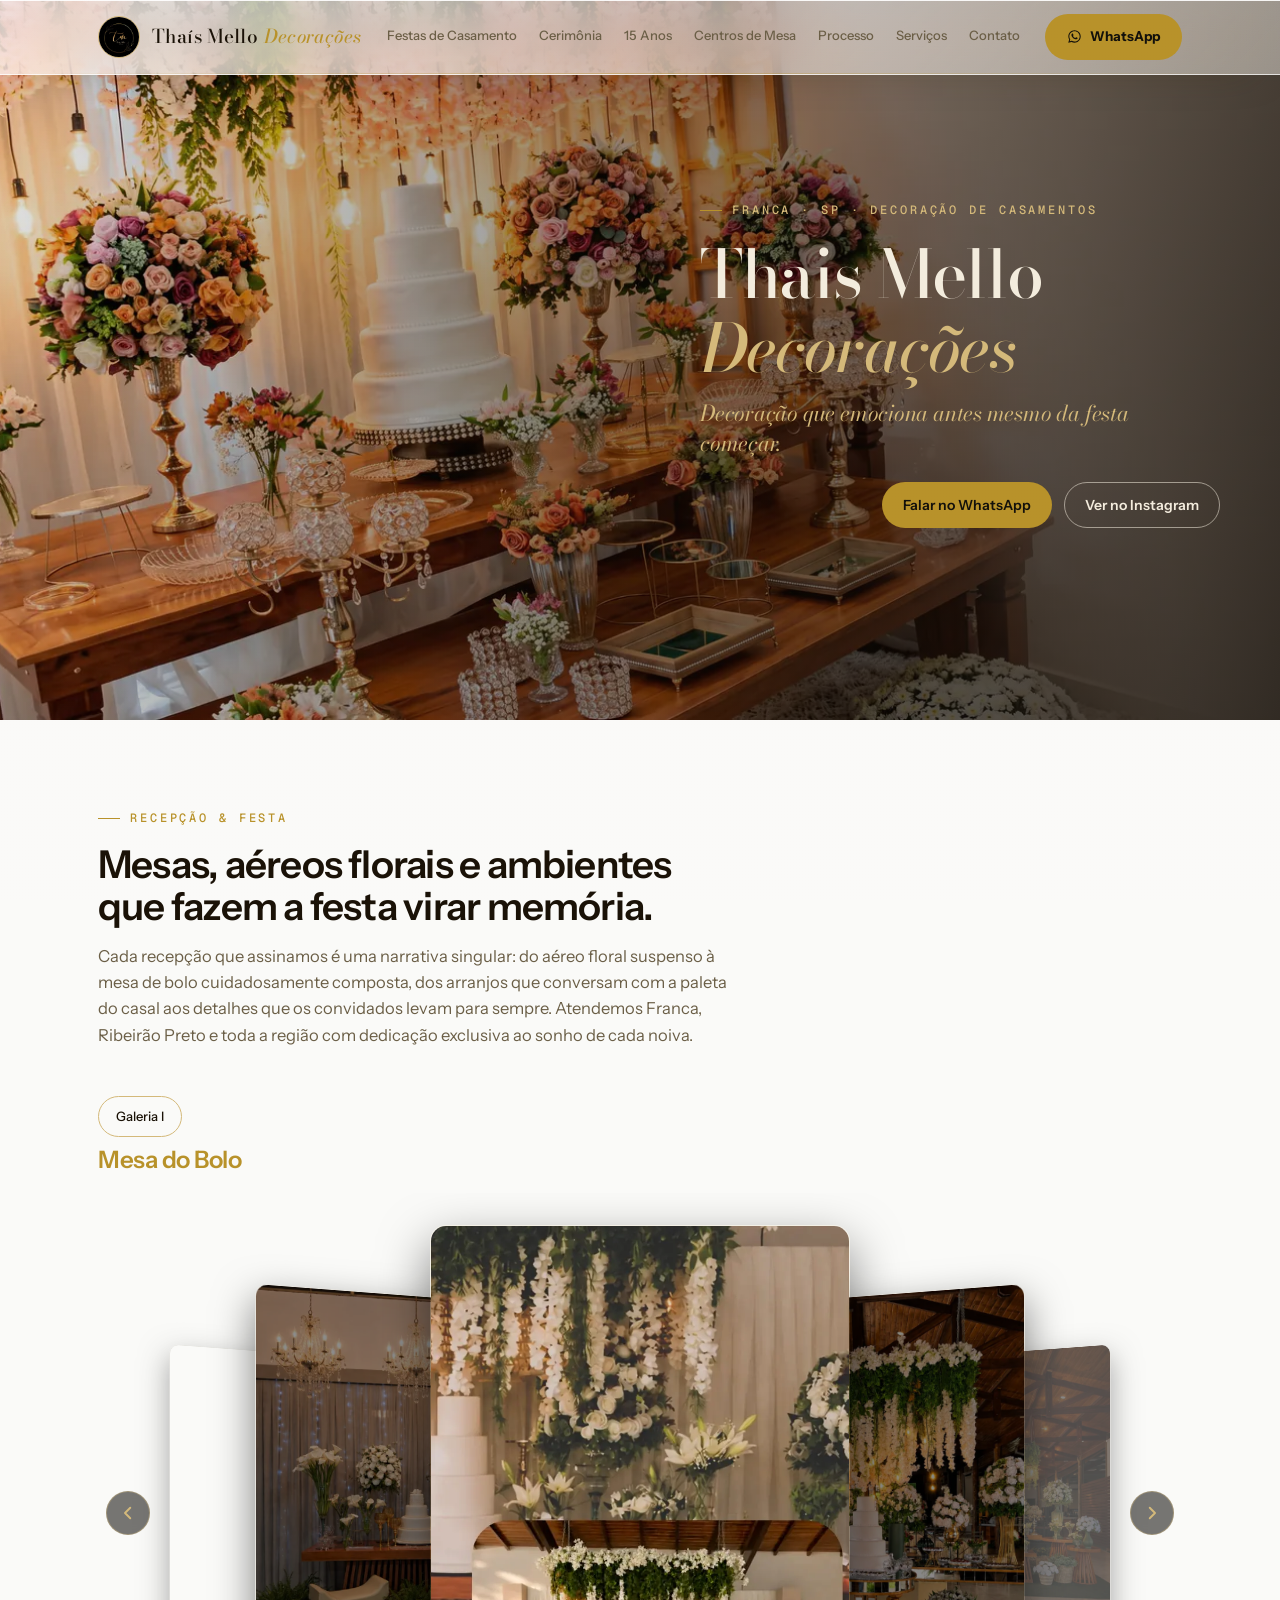
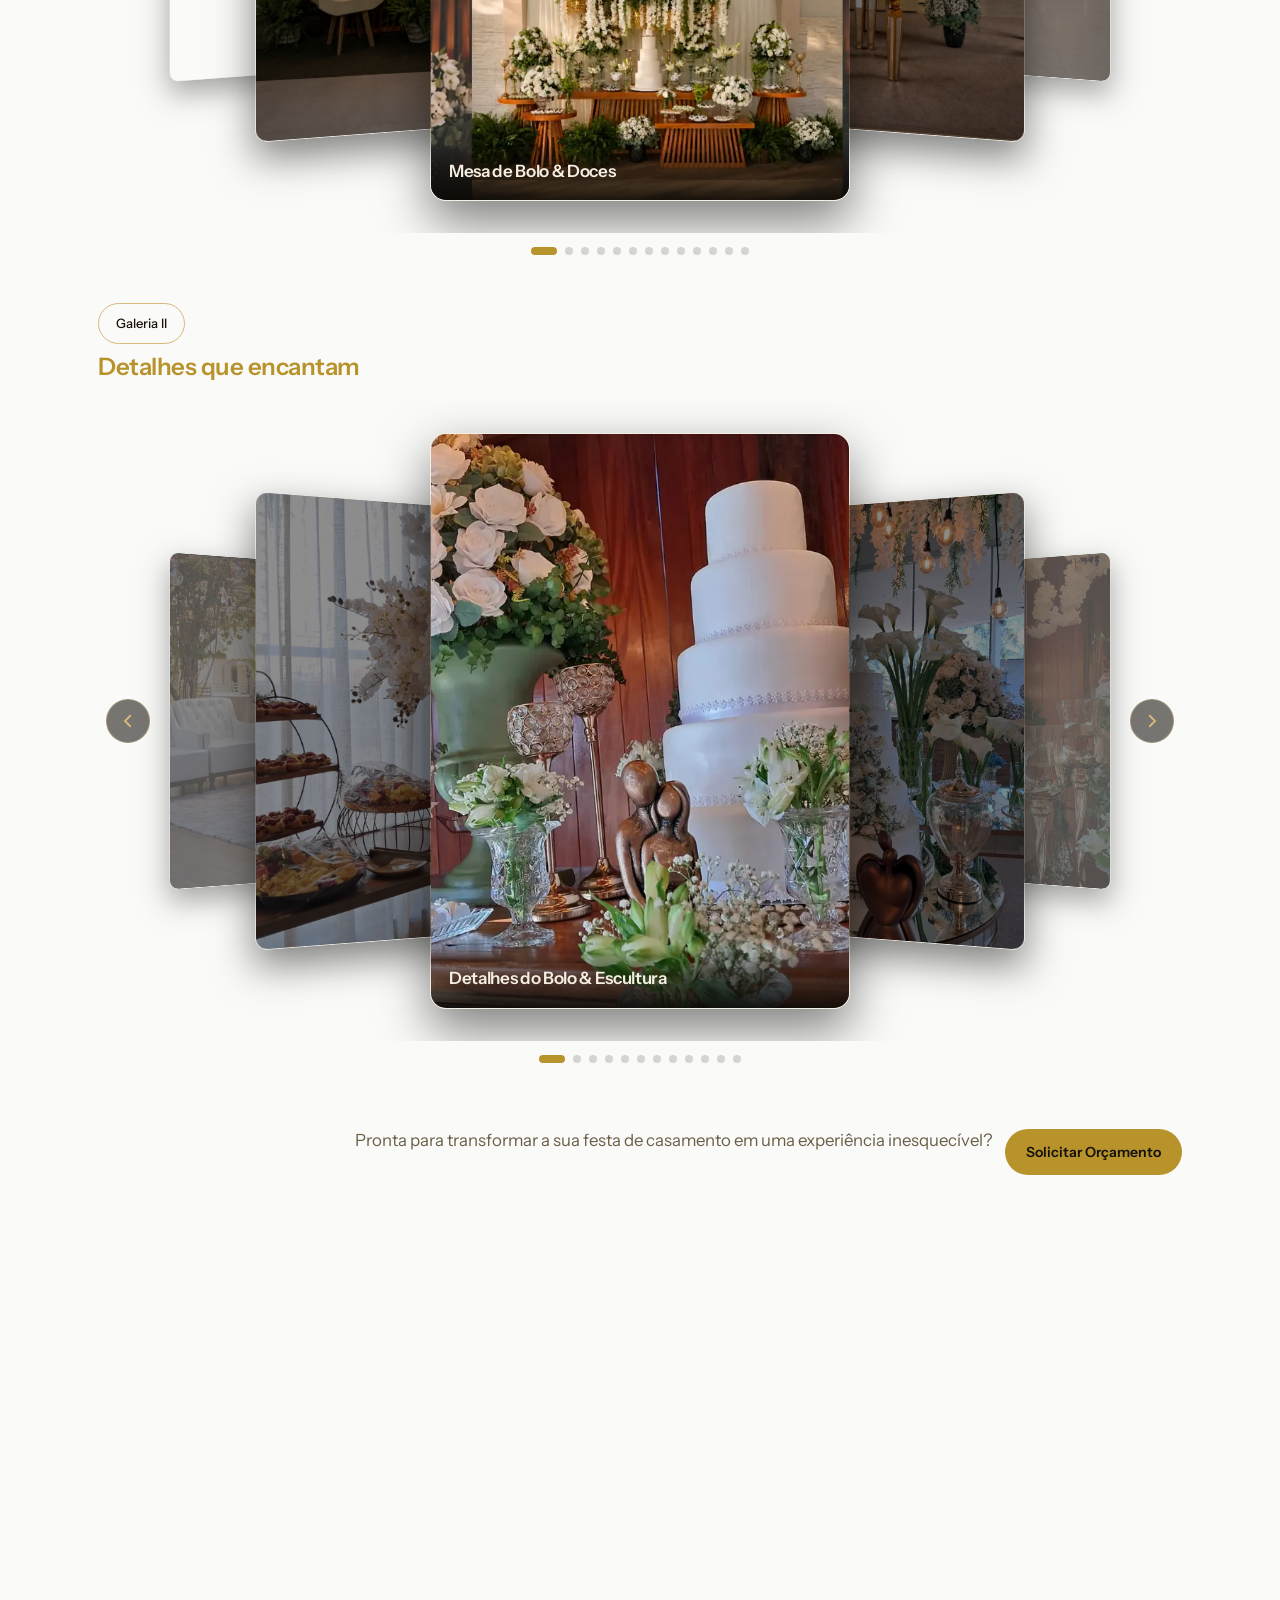
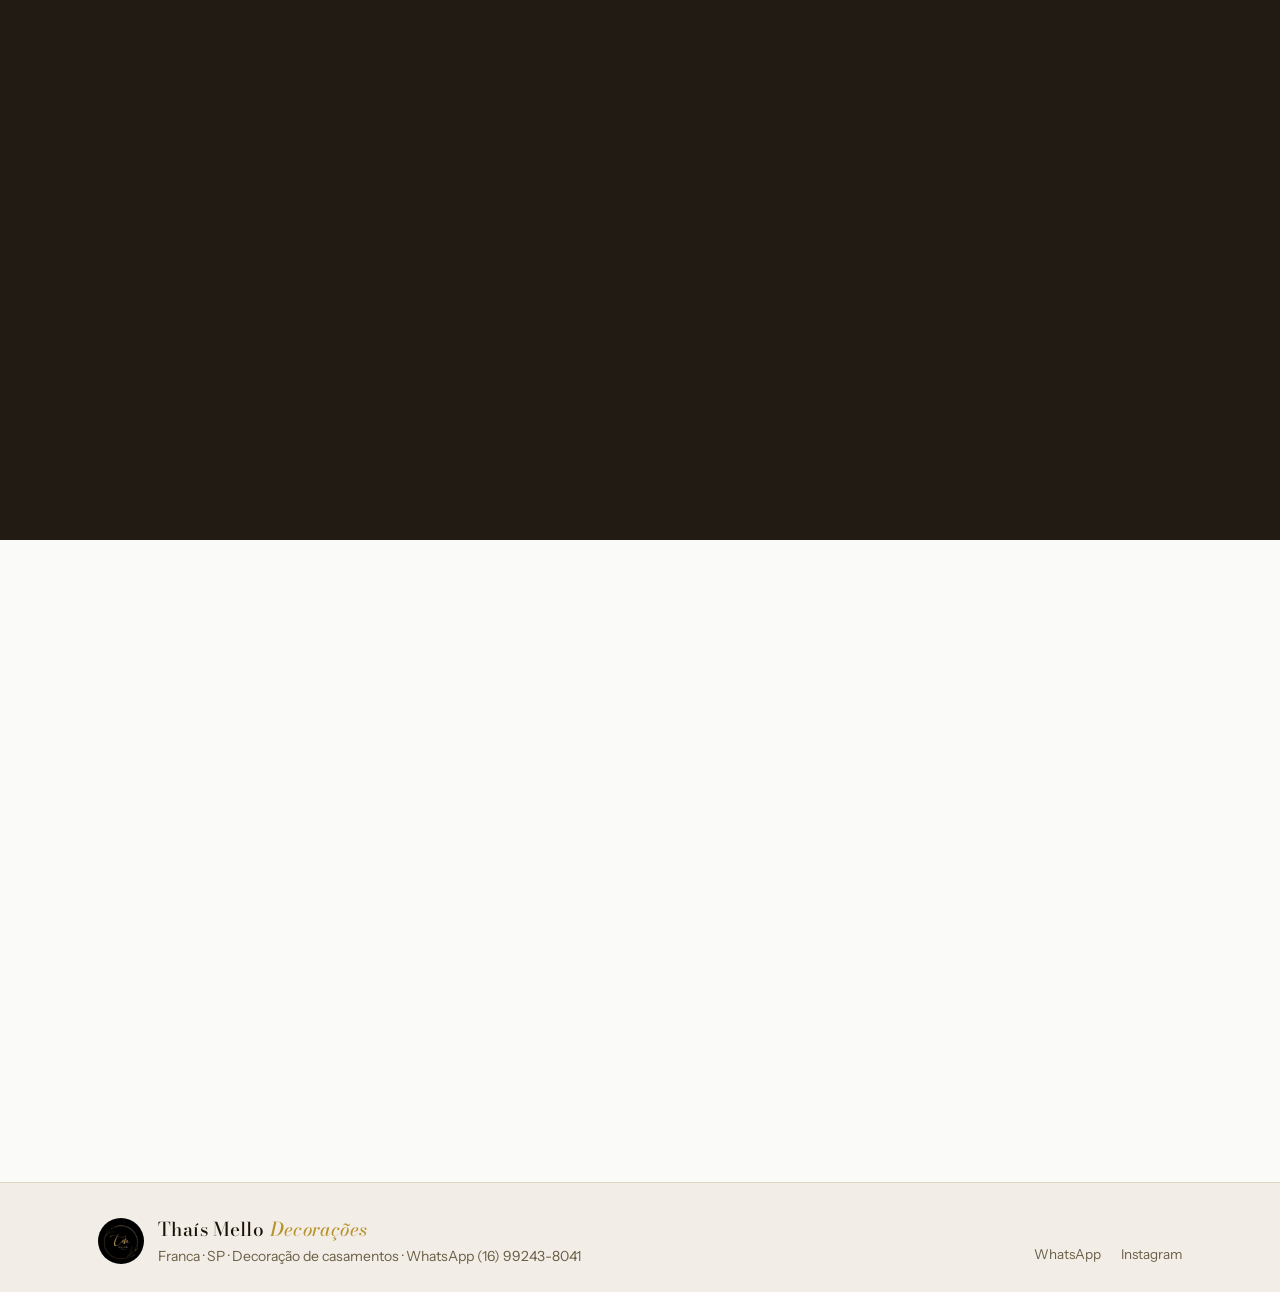
==== index.html @ aabbe207 "Corrige domínio oficial do site" ====
<!DOCTYPE html>
<html lang="pt-BR">
<head>
<meta charset="UTF-8">
<meta name="viewport" content="width=device-width, initial-scale=1.0">
<title>Thaís Mello Decorações | Decoração de Casamentos em Franca-SP</title>
<meta name="description" content="Decoração personalizada para casamentos, mini weddings, elopements, casamentos civis e festas de 15 anos em Franca-SP. Cerimônia, recepção e mesa de bolo e doces sob medida. Fale pelo WhatsApp.">
<meta name="robots" content="index, follow, max-image-preview:large, max-snippet:-1, max-video-preview:-1">
<link rel="canonical" href="https://thaismellodecoracoes.vercel.app/">
<link rel="preload" as="image" href="assets/optimized/hero-1280.webp" imagesrcset="assets/optimized/hero-768.webp 768w, assets/optimized/hero-1280.webp 1280w, assets/optimized/hero-1920.webp 1920w" imagesizes="100vw" fetchpriority="high">
<link rel="icon" type="image/jpeg" href="assets/logo-favicon.jpg">
<link rel="apple-touch-icon" href="assets/logo-favicon.jpg">

<meta property="og:type" content="website">
<meta property="og:site_name" content="Thaís Mello Decorações">
<meta property="og:title" content="Thaís Mello Decorações | Decoração de Casamentos em Franca-SP">
<meta property="og:description" content="Decoração personalizada para casamentos, mini weddings, elopements e festas de 15 anos em Franca-SP. Projeto sob medida, montagem no local e acompanhamento no grande dia.">
<meta property="og:url" content="https://thaismellodecoracoes.vercel.app/">
<meta property="og:image" content="https://thaismellodecoracoes.vercel.app/assets/hero-principal.jpeg">
<meta property="og:image:type" content="image/jpeg">
<meta property="og:image:width" content="2752">
<meta property="og:image:height" content="1536">
<meta property="og:image:alt" content="Decoração floral de casamento assinada por Thaís Mello Decorações em Franca-SP">
<meta property="og:locale" content="pt_BR">

<meta name="twitter:card" content="summary_large_image">
<meta name="twitter:title" content="Thaís Mello Decorações | Decoração de Casamentos em Franca-SP">
<meta name="twitter:description" content="Decoração personalizada para casamentos, mini weddings, elopements e festas de 15 anos em Franca-SP.">
<meta name="twitter:image" content="https://thaismellodecoracoes.vercel.app/assets/hero-principal.jpeg">
<meta name="twitter:image:alt" content="Decoração floral de casamento assinada por Thaís Mello Decorações em Franca-SP">

<script type="application/ld+json">
{
  "@context": "https://schema.org",
  "@type": "ProfessionalService",
  "additionalType": "Decoradora de eventos",
  "name": "Thaís Mello Decorações",
  "description": "Decoração personalizada de casamentos, mini weddings, elopements, casamentos civis e festas de 15 anos em Franca-SP. Atendimento online de segunda a quinta-feira; atendimento presencial mediante agendamento.",
  "url": "https://thaismellodecoracoes.vercel.app/",
  "telephone": "+55-16-99243-8041",
  "image": "https://thaismellodecoracoes.vercel.app/assets/hero-principal.jpeg",
  "address": {
    "@type": "PostalAddress",
    "streetAddress": "Rua Pedro Pucci, 3536, Ângela Rosa",
    "addressLocality": "Franca",
    "addressRegion": "SP",
    "postalCode": "14403-649",
    "addressCountry": "BR"
  },
  "areaServed": "Franca-SP e região",
  "sameAs": [
    "https://www.instagram.com/thaismellodecoracoes"
  ]
}
</script>
<link rel="preconnect" href="https://fonts.googleapis.com">
<link rel="preconnect" href="https://fonts.gstatic.com" crossorigin>
<link rel="preload" href="https://fonts.googleapis.com/css2?family=Bodoni+Moda:ital,opsz,wght@0,6..96,400;0,6..96,500;0,6..96,600;1,6..96,500&family=Instrument+Sans:wght@400;500;600&family=Geist+Mono:wght@400;500&display=swap" as="style" onload="this.onload=null;this.rel='stylesheet'">
<noscript><link href="https://fonts.googleapis.com/css2?family=Bodoni+Moda:ital,opsz,wght@0,6..96,400;0,6..96,500;0,6..96,600;1,6..96,500&family=Instrument+Sans:wght@400;500;600&family=Geist+Mono:wght@400;500&display=swap" rel="stylesheet"></noscript>
<script>
  /* Analytics waits until the critical visual content has loaded. */
  (function(){
    var loaded = false;
    function loadAnalytics(){
      if(loaded) return;
      loaded = true;
      window.dataLayer = window.dataLayer || [];
      window.gtag = function(){ window.dataLayer.push(arguments); };
      window.gtag('js', new Date());
      window.gtag('config', 'G-RZ898T9LGT');
      var script = document.createElement('script');
      script.async = true;
      script.src = 'https://www.googletagmanager.com/gtag/js?id=G-RZ898T9LGT';
      document.head.appendChild(script);
    }
    ['pointerdown','touchstart','keydown'].forEach(function(eventName){
      window.addEventListener(eventName, loadAnalytics, { once:true, passive:true });
    });
    window.addEventListener('load', function(){ setTimeout(loadAnalytics, 3500); }, { once:true });
  })();
</script>
<style>
  :root{
    --bg:#FAFAF8;
    --bg-2:#F2EEE7;
    --ink:#1A1207;
    --ink-soft:#6B5F47;
    --gold:#B8922A;
    --gold-soft:#D4B97A;
    --gold-bright:#9A7520;
    --line:#DED5C2;
    --radius:20px;
    --shadow-md:0px 18px 40px -18px rgba(90,60,10,.18);
  }
  *{box-sizing:border-box; margin:0; padding:0;}
  html{scroll-behavior:smooth;}
  body{
    background:var(--bg);
    color:var(--ink);
    font-family:'Instrument Sans', sans-serif;
    font-size:17px;
    line-height:1.6;
    text-align:left;
    -webkit-font-smoothing:antialiased;
    overflow-x:hidden;
  }
  h1{ font-family:'Bodoni Moda', serif; font-weight:500; letter-spacing:-0.01em; line-height:1.1; }
h2,h3{ font-family:'Instrument Sans', sans-serif; font-weight:600; letter-spacing:-0.02em; line-height:1.1; color: var(--ink); }
  .mono{font-family:'Geist Mono', monospace;}
  .eyebrow{
    font-family:'Geist Mono', monospace;
    font-size:12px;
    font-weight:500;
    letter-spacing:.24em;
    text-transform:uppercase;
    color:var(--gold);
    display:inline-flex;
    align-items:center;
    gap:10px;
  }
  .eyebrow::before{
    content:'';
    width:22px; height:1px;
    background:var(--gold);
    display:inline-block;
  }
  a{color:inherit; text-decoration:none;}
  img{max-width:100%; display:block;}
  .wrap{ max-width:1140px; margin:0 auto; padding:0 28px; }
  ::selection{ background:var(--gold); color:#FAFAF8; }
  .btn:focus-visible, .nav-cta:focus-visible, .nav-links a:focus-visible, .foot-links a:focus-visible{
    outline:2px solid var(--gold-bright); outline-offset:3px; border-radius:8px;
  }

  body::before{
    content:'';
    position:fixed; inset:0;
    pointer-events:none;
    z-index:2000;
    opacity:.045;
    background-image:radial-gradient(circle, #C9A24C33 1px, transparent 1px);
    background-size:3px 3px;
  }

  /* ===== NAV ===== */
  header{
    position:fixed;
    inset:0 0 auto;
    z-index:100;
    background:linear-gradient(135deg,rgba(255,255,255,.72),rgba(242,238,231,.48));
    border-bottom:1px solid rgba(255,255,255,.72);
    box-shadow:0 16px 42px -30px rgba(55,38,10,.55),inset 0 1px 0 rgba(255,255,255,.9);
    -webkit-backdrop-filter:blur(20px) saturate(145%);
    backdrop-filter:blur(20px) saturate(145%);
  }
  header::after{
    content:"";
    position:absolute;
    inset:auto 0 0;
    height:1px;
    pointer-events:none;
    background:linear-gradient(90deg,transparent,rgba(184,146,42,.38),transparent);
  }
  nav{
    display:flex; align-items:center; justify-content:space-between;
    padding:14px 28px;
    max-width:1140px; margin:0 auto;
    gap:20px;
  }
  .brand{ display:flex; align-items:center; gap:12px; flex-shrink:0; }
  .brand img{ width:42px; height:42px; border-radius:50%; border:1.5px solid var(--gold-soft); object-fit:cover; mix-blend-mode:multiply; }
  .logo{
    font-family:'Bodoni Moda', serif;
    font-weight:500;
    font-size:19px;
    letter-spacing:.02em;
    color:var(--ink);
    white-space:nowrap;
  }
  .logo em{ font-style:italic; color:var(--gold); }
  .nav-links{ display:flex; gap:22px; font-size:13px; font-weight:500; flex-wrap:wrap; }
  .nav-links a{ position:relative; color:var(--ink-soft); transition:color .2s; white-space:nowrap; padding-bottom:2px; }
  .nav-links a::after{
    content:''; position:absolute; left:0; right:100%; bottom:-2px; height:1px; background:var(--gold);
    transition:right .3s cubic-bezier(0.16,1,0.3,1);
  }
  .nav-links a:hover{ color:var(--gold); }
  .nav-links a:hover::after{ right:0; }
  .nav-cta{
    background:var(--gold);
    color:#12100B;
    padding:12px 22px;
    border-radius:100px;
    font-size:13.5px;
    font-weight:700;
    white-space:nowrap;
    display:inline-flex; align-items:center; gap:8px;
    transition:transform .18s cubic-bezier(0.16,1,0.3,1), background .18s ease, box-shadow .25s ease;
    flex-shrink:0;
  }
  .nav-cta:hover{ transform:translateY(-2px); background:var(--gold-bright); box-shadow:0 12px 26px -14px rgba(90,60,10,.5); }
  .nav-cta:active{ transform:translateY(0) scale(.96); transition-duration:.1s; }
  @media (max-width:1000px){ .nav-links{ display:none; } }

  /* ===== HERO (16:9 full-bleed) ===== */
  .hero{
    position:relative;
    aspect-ratio:16/9;
    min-height:520px;
    max-height:100svh;
    width:100%;
    display:flex;
    align-items:center;
    justify-content:flex-end;
    overflow:hidden;
  }

  .hero-bg{
    position:absolute;
    inset:0;
    z-index:0;}

  .hero-bg img{
    width:100%;
    height:100%;
    object-fit:cover;
    object-position:center 46%;
    display:block;}

  .hero-overlay{
    position:absolute;
    inset:0;
    background:linear-gradient(
      105deg,
      rgba(12,9,4,.10) 0%,
      rgba(12,9,4,.48) 52%,
      rgba(12,9,4,.84) 100%
    );}

  .hero-content {
    position: relative;
    z-index: 1;
    padding: clamp(32px, 6vw, 72px) clamp(24px, 5vw, 60px);
    margin: 0 0 0 auto;
    max-width: min(640px, 90%);
    text-align: left;
  }

  @keyframes heroRise{
    from{ opacity:0; transform:translateY(22px); }
    to{ opacity:1; transform:translateY(0); }
  }
  .hero-content > *{ opacity:0; animation:heroRise .8s cubic-bezier(0.16,1,0.3,1) forwards; }
  .hero-content > .eyebrow{ animation-delay:.1s; }
  .hero-content > h1{ animation-delay:.24s; }
  .hero-content > .hero-tagline{ animation-delay:.42s; }
  .hero-content > .cta-row{ animation-delay:.58s; }
  @media (prefers-reduced-motion:reduce){
    .hero-content > *{ animation:none; opacity:1; transform:none; }
  }

  .hero-content .eyebrow{
    color:var(--gold-soft);
    margin-bottom:18px;}

  .hero h1{
    font-size:clamp(1.7rem, 3.8vw, 3.6rem);
    margin:0 0 20px;
    color:#F3ECDD;
    line-height:1.1;
    letter-spacing:-0.02em;}

  .hero h1 em{ font-style:italic; color:var(--gold-soft);}

  .hero h1.hero-brand{
    font-size:clamp(2.4rem, 5.2vw, 4.8rem);
    margin:0 0 14px;}

  .hero p.hero-tagline{
    font-family:'Bodoni Moda', serif;
    font-style:italic;
    font-size:clamp(1rem, 1.7vw, 1.4rem);
    color:var(--gold-soft);
    max-width:38ch;
    margin:0 0 22px;
    line-height:1.4;
    letter-spacing:-0.01em;}
  .cta-row{
    display:flex;
    align-items:center;
    justify-content:flex-end;
    flex-wrap:wrap;
    gap:12px;
  }
  .btn{
    min-height:46px;
    display:inline-flex;
    align-items:center;
    justify-content:center;
    padding:12px 20px;
    border:1px solid transparent;
    border-radius:100px;
    font-size:14px;
    font-weight:600;
    line-height:1;
    transition:transform .18s cubic-bezier(0.16,1,0.3,1), background .18s ease, border-color .18s ease, box-shadow .25s ease;
  }
  .btn:hover{ transform:translateY(-2px); }
  .btn:active{ transform:translateY(0) scale(.97); transition-duration:.1s; }
  .btn-primary{ background:var(--gold); color:#12100B; }
  .btn-primary:hover{ background:var(--gold-bright); box-shadow:0 14px 30px -16px rgba(90,60,10,.55); }
  .btn-ghost{ border-color:rgba(243,236,221,.55); color:#F3ECDD; }
  .btn-ghost:hover{ border-color:#F3ECDD; }
  .btn svg{ display:none; }

  @media (max-width:680px){
    .hero{ aspect-ratio:unset; min-height:540px; }
    .hero-content{ max-width:100%; padding:80px 20px 40px; margin-left:auto; margin-right:0; }
    .hero-overlay{ background:linear-gradient(90deg, rgba(12,9,4,.72), rgba(12,9,4,.54)); }
    .hero h1{ font-size:clamp(1.8rem,6.5vw,2.4rem); }
  }

  /* ===== SECTIONS ===== */
  section{ padding:80px 0; }
  .sec-head{ max-width:640px; margin-bottom:48px; }
  .sec-head h2{ font-size:clamp(1.8rem,3vw,2.5rem); margin-top:16px; color:var(--ink); }
  .sec-head p{ color:var(--ink-soft); margin-top:14px; font-size:16.5px; }

  /* GALLERY */
  .gallery{ display:grid; grid-template-columns:repeat(2, 1fr); gap:22px; }
  .gallery.cols-3{ grid-template-columns:repeat(3,1fr); }
  .gallery-item{
    border-radius:22px; overflow:hidden; border:1px solid var(--line);
    position:relative; aspect-ratio:4/5;
  }
  .gallery-item img{ width:100%; height:100%; object-fit:cover; display:block; }
  .gallery-item .cap{
    position:absolute; left:0; right:0; bottom:0;
    background:linear-gradient(0deg, rgba(20,16,8,.80), transparent 70%);
    padding:26px 22px 18px;
    font-size:13px;
    color:var(--ink-soft);
  }
  .gallery-item .cap b{ color:var(--gold-bright); display:block; font-family:'Bodoni Moda', serif; font-size:19px; font-weight:500; margin-bottom:4px; }
  .gallery-item .badge{
    position:absolute; top:16px; left:16px;
    background:rgba(20,16,8,.72);
    border:1px solid var(--gold-soft);
    color:var(--gold-bright);
    font-size:10.5px;
    font-weight:700;
    letter-spacing:.08em;
    text-transform:uppercase;
    padding:6px 12px;
    border-radius:100px;
  }
  @media (max-width:760px){ .gallery, .gallery.cols-3{ grid-template-columns:1fr; } }

  /* STEPS */
  .steps{
    display:grid; grid-template-columns:repeat(4,1fr);
    border-top:1px solid var(--line); border-bottom:1px solid var(--line);
  }
  .step{ padding:32px 22px; border-right:1px solid var(--line); }
  .step:last-child{ border-right:none; }
  .step-num{ font-family:'Bodoni Moda', serif; font-style:italic; font-size:26px; color:var(--gold); display:block; margin-bottom:14px; }
  .step h3{ font-family:'Instrument Sans'; font-weight:600; font-size:16.5px; margin-bottom:8px; color:var(--ink); }
  .step p{ font-size:14.5px; color:var(--ink-soft); }
  @media (max-width:860px){
    .steps{ grid-template-columns:1fr 1fr; }
    .step:nth-child(2){ border-right:none; }
    .step:nth-child(1), .step:nth-child(2){ border-bottom:1px solid var(--line); }
  }
  @media (max-width:520px){
    .steps{ grid-template-columns:1fr; }
    .step{ border-right:none !important; border-bottom:1px solid var(--line); }
  }

  
  .table-features{ display:grid; grid-template-columns:repeat(2,1fr); gap:22px; margin-top:28px; }
  @media (max-width:860px){ .table-features{ grid-template-columns:1fr; } }

  /* SERVICES */
  .services{ display:grid; grid-template-columns:repeat(2,1fr); gap:22px; }
  .card{
    background:var(--bg-2);
    border:1px solid var(--line);
    border-radius:var(--radius);
    padding:34px 28px;
    transition:transform .3s cubic-bezier(0.16,1,0.3,1), border-color .3s ease, box-shadow .3s ease;
  }
  .card:hover{ transform:translateY(-6px); border-color:var(--gold-soft); box-shadow:var(--shadow-md); }
  .card-mark{
    width:38px; height:38px;
    border:1.5px solid var(--gold);
    border-radius:50%;
    margin-bottom:22px;
    display:flex; align-items:center; justify-content:center;
    font-family:'Bodoni Moda', serif; font-style:italic; color:var(--gold); font-size:17px;
  }
  .card h3{ font-family:'Bodoni Moda', serif; font-size:22px; font-weight:500; margin-bottom:10px; color:var(--ink); }
  .card p{ color:var(--ink-soft); font-size:15px; }
  @media (max-width:760px){ .services{ grid-template-columns:1fr; } }

  /* STYLES */
  .styles-panel{
    background:var(--bg-2);
    border:1px solid var(--line);
    border-radius:26px;
    padding:54px 46px;
  }
  .styles-panel h2{ font-size:clamp(1.6rem,2.6vw,2.1rem); margin:14px 0 28px; color:var(--ink); }
  .chip-row{ display:flex; flex-wrap:wrap; gap:11px; }
  .chip{
    font-size:13px; font-weight:500;
    padding:9px 17px;
    border:1px solid var(--gold-soft);
    border-radius:100px;
    color:var(--ink);
  }
  .chip.solo{ background:var(--gold); color:#12100B; border-color:var(--gold); font-weight:700; }

  /* WHY */
  .why-grid{ display:grid; grid-template-columns:1fr 1fr; gap:16px; }
  .why-item{ display:flex; gap:16px; padding:22px 4px; border-bottom:1px solid var(--line); }
  .why-num{ font-family:'Bodoni Moda', serif; font-style:italic; font-weight:500; font-size:20px; color:var(--gold); flex-shrink:0; }
  .why-item h3{ font-family:'Instrument Sans'; font-weight:600; font-size:16px; margin-bottom:4px; color:var(--ink); }
  .why-item p{ font-size:14.5px; color:var(--ink-soft); }
  @media (max-width:720px){ .why-grid{ grid-template-columns:1fr; } }

  /* MINI WEDDING FEATURE */
  .feature{ display:grid; grid-template-columns:0.85fr 1.15fr; gap:44px; align-items:center; }
  .feature-photo{ border-radius:22px; overflow:hidden; border:1px solid var(--line); }
  .feature-photo img{ width:100%; display:block; }
  .feature-text h2{ font-size:clamp(1.7rem,2.8vw,2.3rem); color:var(--ink); margin:14px 0 16px; }
  .feature-text p{ color:var(--ink-soft); font-size:16px; margin-bottom:14px; }
  .feature-list{ list-style:none; margin-top:20px; display:flex; flex-direction:column; gap:10px; }
  .feature-list li{ font-size:14.5px; color:var(--ink-soft); display:flex; gap:10px; }
  .feature-list li::before{ content:'✦'; color:var(--gold); flex-shrink:0; }
  @media (max-width:860px){ .feature{ grid-template-columns:1fr; } }

  /* FINAL CTA */
  .final-cta{
    background:radial-gradient(circle at 30% 20%, #F2EEE7, #FAFAF8 70%);
    border:1px solid var(--gold-soft);
    border-radius:30px;
    padding:66px 44px;
    text-align:left;
  }
  .final-cta h2{ font-size:clamp(2rem,4vw,3rem); color:var(--ink); margin-bottom:16px; }
  .final-cta p{ color:var(--ink-soft); max-width:44ch; margin:0 0 30px; font-size:16.5px; }
  .final-cta .cta-row{ justify-content:flex-start; margin-bottom:0; }

  /* FOOTER */
  footer {
    position: relative;
    margin-top: 0;
    padding: 32px 0 24px;
    border-top: 1px solid var(--line);
    background: var(--bg-2);
    z-index: 10;
  }
  .foot-grid{ display:flex; justify-content:space-between; align-items:flex-end; flex-wrap:wrap; gap:20px; text-align:left; }
  .foot-brand{ display:flex; align-items:center; gap:14px; }
  .foot-brand img{ width:46px; height:46px; border-radius:50%; mix-blend-mode:multiply; }
  footer p{ color:var(--ink-soft); font-size:14px; }
  .foot-links{ display:flex; gap:20px; font-size:13.5px; }
  .foot-links a{ position:relative; color:var(--ink-soft); transition:color .2s; padding-bottom:2px; }
  .foot-links a::after{
    content:''; position:absolute; left:0; right:100%; bottom:-2px; height:1px; background:var(--gold);
    transition:right .3s cubic-bezier(0.16,1,0.3,1);
  }
  .foot-links a:hover{ color:var(--gold); }
  .foot-links a:hover::after{ right:0; }

  .reveal{ opacity:0; transform:translateY(18px); transition:opacity .7s cubic-bezier(0.16,1,0.3,1), transform .7s cubic-bezier(0.16,1,0.3,1); }
  .reveal.in{ opacity:1; transform:translateY(0); }
  .card.reveal, .step.reveal, .why-item.reveal{ transition-duration:.55s; }
  .services .card.reveal:nth-child(1), .steps .step.reveal:nth-child(1), .why-grid .why-item.reveal:nth-child(1){ transition-delay:0s; }
  .services .card.reveal:nth-child(2), .steps .step.reveal:nth-child(2), .why-grid .why-item.reveal:nth-child(2){ transition-delay:.08s; }
  .steps .step.reveal:nth-child(3), .why-grid .why-item.reveal:nth-child(3){ transition-delay:.16s; }
  .steps .step.reveal:nth-child(4), .why-grid .why-item.reveal:nth-child(4){ transition-delay:.24s; }
  @media (prefers-reduced-motion:reduce){
    .reveal{ opacity:1; transform:none; transition:none; }
    .btn:hover, .nav-cta:hover, .card:hover{ transform:none; }
    .btn:active, .nav-cta:active{ transform:none; }
    .nav-links a::after, .foot-links a::after{ transition:none; }
  }

  @media (max-width:900px){ .hero-grid{ grid-template-columns:1fr; } }
  /* Elastic photo gallery: preserves all original photos and captions. */
  .gallery,
  .gallery.cols-3{
    position:relative;
    display:flex;
    height:clamp(340px,42vw,480px);
    gap:12px;
    margin: 0 0 0 auto;
    overflow:hidden;
  }
  .gallery-item{
    position:relative;
    top:auto;
    left:auto;
    flex:1 1 0;
    width:auto;
    height:100%;
    min-width:0;
    min-height:0;
    aspect-ratio:auto;
    grid-column:auto;
    grid-row:auto;
    opacity:1;
    cursor:pointer;
    filter:brightness(.58);
    transform:none;
    transition:flex .7s cubic-bezier(.25,1,.5,1), filter .45s ease, border-color .3s ease, box-shadow .3s ease;
  }
  .gallery-item.is-active{
    flex:5 1 0;
    filter:brightness(1);
    border-color:var(--gold);
    box-shadow:0 20px 48px -26px rgba(90,60,10,.20);
  }
  .gallery-item img{
    transform:scale(1.1);
    transition:transform .8s cubic-bezier(.22,1,.36,1), filter .45s ease;
  }
  .gallery-item.is-active img{ transform:scale(1); }
  .gallery-item:focus-visible{ outline:2px solid var(--gold-bright); outline-offset:4px; }
  .gallery-item .cap{
    opacity:0;
    transform:translateY(14px);
    transition:opacity .35s ease .16s, transform .35s cubic-bezier(.22,1,.36,1) .16s;
  }
  .gallery-item.is-active .cap{ opacity:1; transform:translateY(0); }
  .gallery-item .badge{ transition:opacity .3s ease; }
  .gallery-item:not(.is-active) .badge{ opacity:0; }

  .gallery-nav{
    display:flex;
    justify-content:flex-end;
    gap:10px;
    margin-top:18px;
  }
  .gallery-nav__button{
    width:44px;
    height:44px;
    display:grid;
    place-items:center;
    border:1px solid var(--gold-soft);
    border-radius:50%;
    background:var(--bg-2);
    color:var(--gold);
    cursor:pointer;
    transition:background .2s ease, color .2s ease, transform .2s ease, border-color .2s ease;
  }
  .gallery-nav__button:hover{
    background:var(--gold);
    border-color:var(--gold);
    color:#12100B;
    transform:translateY(-2px);
  }
  .gallery-nav__button:focus-visible{ outline:2px solid var(--gold-bright); outline-offset:3px; }
  .gallery-nav__button svg{ width:18px; height:18px; }

  @media (max-width:760px){
    .gallery,
    .gallery.cols-3{ height:380px; gap:8px; }
    .gallery-item.is-active{ flex:4 1 0; }
    .gallery-nav{ margin-top:14px; }
    .gallery-nav__button{ width:42px; height:42px; }
  }
  @media (max-width:760px){
    .final-cta{ padding:48px 24px; }
    .foot-grid{ align-items:flex-start; flex-direction:column; }
  }
  @media (max-width:560px){
    nav{ padding:10px 14px; gap:10px; }
    .brand{ gap:9px; }
    .brand img{ width:36px; height:36px; }
    .logo{ font-size:16px; }
    .nav-cta{ padding:10px 14px; font-size:12.5px; }
  }
  @media (prefers-reduced-motion:reduce){
    .gallery-item,
    .gallery-item img,
    .gallery-item .cap,
    .gallery-item .badge,
    .gallery-nav__button{ transition:none; }
  }  #contato { padding-bottom: 150px; }

/* ===== COVERFLOW GALLERY ===== */
.coverflow{ position:relative; }
.coverflow-stage{
  position:relative; display:flex; align-items:center; justify-content:center;
  height:clamp(400px, 50vw, 650px);
  border-radius:var(--radius);
  overflow:hidden;
  perspective:1400px;
  padding:0 16px;
  outline:none;
  background:transparent;
}


.coverflow-track{
  position:relative; width:100%; height:100%;
  display:flex; align-items:center; justify-content:center;
  transform-style:preserve-3d;
  z-index:1;
}
.coverflow-item{
  position:absolute;
  width:min(420px, 65vw);
  height:min(580px, 90%);
  border-radius:16px;
  overflow:hidden;
  cursor:pointer;
  transition:transform .8s cubic-bezier(.25,1,.5,1), opacity .8s cubic-bezier(.25,1,.5,1), filter .8s ease;
  box-shadow:0 20px 50px rgba(0,0,0,.5);
  border:1px solid rgba(212,185,122,.15);
}
.coverflow-item img{ width:100%; height:100%; object-fit:cover; display:block; }
.coverflow-item.cf-pos-0{ transform:translateX(0) translateZ(0) rotateY(0) scale(1); z-index:5; filter:brightness(1); cursor:default; opacity:1; }
.coverflow-item.cf-pos--1{ transform:translateX(-58%) translateZ(-120px) rotateY(28deg) scale(.82); z-index:4; filter:brightness(.55); opacity:1; }
.coverflow-item.cf-pos-1{ transform:translateX(58%) translateZ(-120px) rotateY(-28deg) scale(.82); z-index:4; filter:brightness(.55); opacity:1; }
.coverflow-item.cf-pos--2{ transform:translateX(-100%) translateZ(-260px) rotateY(38deg) scale(.66); z-index:3; filter:brightness(.35); opacity:.7; }
.coverflow-item.cf-pos-2{ transform:translateX(100%) translateZ(-260px) rotateY(-38deg) scale(.66); z-index:3; filter:brightness(.35); opacity:.7; }
.coverflow-item.cf-pos-hidden{ opacity:0; pointer-events:none; transform:translateX(0) translateZ(-400px) scale(.5); z-index:1; }
.coverflow-item__overlay{
  position:absolute; left:0; right:0; bottom:0;
  padding:20px 18px 16px;
  background:linear-gradient(to top, rgba(10,8,4,.92) 0%, rgba(10,8,4,.55) 55%, transparent 100%);
  opacity:0; transform:translateY(8px);
  transition:opacity .5s ease .15s, transform .5s ease .15s;
  pointer-events:none;
}
.coverflow-item.cf-pos-0 .coverflow-item__overlay{ opacity:1; transform:translateY(0); }
.coverflow-item__tag{
  display:inline-block; font-size:11px; letter-spacing:.08em; text-transform:uppercase;
  color:var(--gold-bright); background:rgba(212,185,122,.15);
  border:1px solid rgba(212,185,122,.35);
  padding:3px 10px; border-radius:999px; margin-bottom:8px;
}
.coverflow-item__title{ color:#F5EFE2; font-size:17px; margin:0 0 4px; font-weight:600; }
.coverflow-item__desc{ color:rgba(245,239,226,.75); font-size:13px; line-height:1.45; margin:0; }
.coverflow-nav{
  position:absolute; top:50%; transform:translateY(-50%);
  left:0; right:0; display:flex; justify-content:space-between;
  padding:0 8px; z-index:6; pointer-events:none;
}
.coverflow-nav__button{
  pointer-events:auto;
  width:44px; height:44px; border-radius:50%;
  display:flex; align-items:center; justify-content:center;
  background:rgba(10,8,4,.55); backdrop-filter:blur(6px);
  border:1px solid rgba(212,185,122,.4);
  color:var(--gold-soft); cursor:pointer;
  transition:background .25s ease, color .25s ease;
}
.coverflow-nav__button:hover{ background:var(--gold); color:var(--ink); }
.coverflow-nav__button:focus-visible{ outline:2px solid var(--gold-bright); outline-offset:2px; }
.coverflow-nav__button svg{ width:18px; height:18px; }
.coverflow-dots{ display:flex; justify-content:center; gap:8px; margin-top:14px; }
.coverflow-dot{
  width:8px; height:8px; border-radius:999px;
  background:rgba(0,0,0,0.15);
  border:none; padding:0; cursor:pointer;
  transition:width .3s ease, background .3s ease;
}
.coverflow-dot.is-active{ width:26px; background:var(--gold); }
@media (max-width:900px){
  .coverflow-stage{ height:clamp(360px, 60vw, 550px); padding:0 6px; }
  .coverflow-item{ width:min(340px, 65vw); height:min(480px, 90%); }
  .coverflow-item.cf-pos--2, .coverflow-item.cf-pos-2{ opacity:0; pointer-events:none; }
}
@media (max-width:560px){
  .coverflow-stage{ height:clamp(380px, 95vw, 600px); }
  .coverflow-item{ width:min(300px, 82vw); height:min(520px, 88%); }
  .coverflow-item.cf-pos--1{ transform:translateX(-38%) translateZ(-80px) rotateY(20deg) scale(.78); opacity:.55; }
  .coverflow-item.cf-pos-1{ transform:translateX(38%) translateZ(-80px) rotateY(-20deg) scale(.78); opacity:.55; }
  .coverflow-nav__button{ width:36px; height:36px; }
  .coverflow-item__title{ font-size:15px; }
  .coverflow-item__desc{ font-size:12px; }
}
@media (prefers-reduced-motion:reduce){ .coverflow-item{ transition:opacity .3s ease; } }


  /* Mini Wedding: responsive video background */
  #mini-wedding { position:relative; isolation:isolate; overflow:hidden; min-height:640px; display:flex; align-items:center; background:#211b13; }
  #mini-wedding .mini-video { position:absolute; inset:0; width:100%; height:100%; object-fit:cover; z-index:-2; pointer-events:none; }
  #mini-wedding::before { content:""; position:absolute; inset:0; background:linear-gradient(90deg,rgba(15,12,8,.76) 0%,rgba(15,12,8,.64) 28%,rgba(15,12,8,.18) 52%,rgba(15,12,8,.02) 75%); z-index:-1; }
  #mini-wedding .wrap { width:100%; max-width:none; padding-inline:clamp(28px,3.2vw,64px); }
  #mini-wedding .feature { display:block; }
  #mini-wedding .feature-text { max-width:440px; margin-right:auto; text-align:left; text-shadow:0 1px 4px rgba(0,0,0,.35); }
  #mini-wedding h2, #mini-wedding p, #mini-wedding li { color:#fff; }
  #mini-wedding .eyebrow { color:#f0d89b; }
  #mini-wedding .feature-list li { border-color:rgba(255,255,255,.3); }
  @media(max-width:767px) {
    #mini-wedding { min-height:760px; }
    #mini-wedding::before { background:linear-gradient(180deg,rgba(15,12,8,.28),rgba(15,12,8,.64) 30%,rgba(15,12,8,.64) 70%,rgba(15,12,8,.28)); }
    #mini-wedding .wrap { padding-inline:28px; }
    #mini-wedding .feature-text { max-width:100%; }
  }

  /* Performance: skip layout/paint work for off-screen sections. */
  main > section:not(.hero){ content-visibility:auto; contain-intrinsic-size:auto 900px; }
  .hero-bg img{ aspect-ratio:16 / 9; }
  </style>
</head>
<body>

<header>
  <nav>
    <div class="brand">
      <img src="assets/optimized/logo-thais-mello.webp" alt="Logo Thaís Mello Decorações" width="256" height="256" decoding="async">
      <div class="logo">Thaís Mello <em>Decorações</em></div>
    </div>
    <div class="nav-links">
      <a href="#festas-casamento">Festas de Casamento</a>
      <a href="#cerimonia">Cerimônia</a>
      <a href="#quinze-anos">15 Anos</a>
      <a href="#centros-de-mesa">Centros de Mesa</a>
      <a href="#processo">Processo</a>
      <a href="#servicos">Serviços</a>
      <a href="#contato">Contato</a>
    </div>
    <a class="nav-cta" href="https://wa.me/5516992438041?text=Oi%2C%20Tha%C3%ADs!%20Vi%20a%20p%C3%A1gina%20e%20queria%20saber%20mais%20sobre%20decora%C3%A7%C3%A3o%20de%20casamento." target="_blank" rel="noopener">
      <svg viewBox="0 0 24 24" fill="currentColor" width="15" height="15"><path d="M12.04 2C6.58 2 2.13 6.45 2.13 11.91c0 1.75.46 3.45 1.32 4.95L2 22l5.29-1.39c1.44.79 3.07 1.2 4.72 1.2h.01c5.46 0 9.91-4.45 9.91-9.9 0-2.65-1.03-5.14-2.9-7.01A9.86 9.86 0 0 0 12.04 2zm0 18.13h-.01c-1.47 0-2.92-.39-4.19-1.14l-.3-.18-3.14.82.84-3.06-.2-.32a8.2 8.2 0 0 1-1.26-4.38c0-4.54 3.7-8.24 8.26-8.24 2.2 0 4.27.86 5.83 2.42a8.17 8.17 0 0 1 2.41 5.83c0 4.55-3.7 8.25-8.24 8.25zm4.52-6.17c-.25-.12-1.47-.72-1.69-.81-.23-.08-.39-.12-.56.13-.17.24-.64.8-.78.97-.14.16-.29.18-.54.06-.25-.12-1.04-.38-1.99-1.22-.73-.66-1.23-1.46-1.37-1.71-.14-.25-.02-.38.11-.51.11-.11.25-.29.37-.43.12-.14.16-.24.24-.4.08-.16.04-.31-.02-.43-.06-.12-.56-1.34-.76-1.84-.2-.48-.4-.42-.56-.42-.14 0-.31-.02-.47-.02-.16 0-.43.06-.65.31-.23.24-.86.84-.86 2.04s.88 2.36 1 2.53c.12.16 1.73 2.64 4.19 3.7.59.25 1.04.4 1.4.51.59.19 1.12.16 1.55.1.47-.07 1.47-.6 1.68-1.18.21-.58.21-1.08.14-1.18-.06-.11-.22-.17-.47-.29z"/></svg>
      WhatsApp
    </a>
  </nav>
</header>


<main>
  <!-- HERO -->
  <section class="hero">
    <div class="hero-bg">
      <img src="assets/optimized/hero-1280.webp" alt="Thaís Mello Decorações: decoração com amor para momentos únicos" srcset="assets/optimized/hero-768.webp 768w, assets/optimized/hero-1280.webp 1280w, assets/optimized/hero-1920.webp 1920w" sizes="100vw" width="1280" height="714" fetchpriority="high" decoding="async">
      <div class="hero-overlay"></div>
    </div>
    <div class="hero-content">
      <span class="eyebrow">Franca · SP · Decoração de casamentos</span>
      <h1 class="hero-brand">Thais Mello <em>Decorações</em></h1>
      <p class="hero-tagline">Decoração que emociona antes mesmo da festa começar.</p>
      <div class="cta-row">
        <a class="btn btn-primary" href="https://wa.me/5516992438041?text=Oi%2C%20Tha%C3%ADs!%20Vi%20a%20p%C3%A1gina%20e%20queria%20saber%20mais%20sobre%20decora%C3%A7%C3%A3o%20de%20casamento." target="_blank" rel="noopener">
          Falar no WhatsApp
        </a>
        <a class="btn btn-ghost" href="https://www.instagram.com/thaismellodecoracoes" target="_blank" rel="noopener">Ver no Instagram</a>
      </div>
    </div>
  </section>

<!-- ══════════════════════════════════════════════════════════
     FESTAS DE CASAMENTO
══════════════════════════════════════════════════════════ -->
<section id="festas-casamento">
    <div class="wrap">
      <div class="sec-head reveal">
        <span class="eyebrow">Recepção &amp; Festa</span>
        <h2>Mesas, aéreos florais e ambientes que fazem a festa virar memória.</h2>
        <p>Cada recepção que assinamos é uma narrativa singular: do aéreo floral suspenso à mesa de bolo cuidadosamente composta, dos arranjos que conversam com a paleta do casal aos detalhes que os convidados levam para sempre. Atendemos Franca, Ribeirão Preto e toda a região com dedicação exclusiva ao sonho de cada noiva.</p>
      </div>

    <!-- Gallery 1: Mesas de Destaque -->
    <div class="gallery-subhead reveal" style="margin-top:48px; margin-bottom:20px;">
        <span class="chip" style="display:inline-block; margin-bottom:10px;">Galeria I</span>
        <h3 style="font-family:'Instrument Sans', sans-serif; font-weight:600; letter-spacing:-0.02em; font-size:24px; color:var(--gold);  margin-bottom:6px;">Mesa do Bolo</h3>
      </div>
    <div class="coverflow reveal" id="gallery-festas-1">
<div class="coverflow-item">
          <img src="assets/optimized/01-mesa-de-bolo-doces.webp" alt="Mesa de Bolo & Doces" width="719" height="1280" decoding="async" loading="lazy" fetchpriority="low">
          <div class="coverflow-item__overlay">
            <h3 class="coverflow-item__title">Mesa de Bolo & Doces</h3>
            </div>
        </div>
<div class="coverflow-item">
          <img src="assets/optimized/02-salao-nobre-com-aereo-floral.webp" alt="Salão Nobre com Aéreo Floral" width="1254" height="1254" decoding="async" loading="lazy" fetchpriority="low">
          <div class="coverflow-item__overlay">
            <h3 class="coverflow-item__title">Salão Nobre com Aéreo Floral</h3>
            </div>
        </div>
<div class="coverflow-item">
          <img src="assets/optimized/03-mesa-ripada-em-madeira-nobre.webp" alt="Mesa Ripada em Madeira Nobre" width="853" height="1280" decoding="async" loading="lazy" fetchpriority="low">
          <div class="coverflow-item__overlay">
            <h3 class="coverflow-item__title">Mesa Ripada em Madeira Nobre</h3>
            </div>
        </div>
<div class="coverflow-item">
          <img src="assets/optimized/04-mesa-rustica-com-flores-terrosas.webp" alt="Mesa Rústica com Flores Terrosas" width="853" height="1280" decoding="async" loading="lazy" fetchpriority="low">
          <div class="coverflow-item__overlay">
            <h3 class="coverflow-item__title">Mesa Rústica com Flores Terrosas</h3>
            </div>
        </div>
<div class="coverflow-item">
          <img src="assets/optimized/05-mesa-provencal-lilas.webp" alt="Mesa Provençal Lilás" width="1280" height="853" decoding="async" loading="lazy" fetchpriority="low">
          <div class="coverflow-item__overlay">
            <h3 class="coverflow-item__title">Mesa Provençal Lilás</h3>
            </div>
        </div>

<div class="coverflow-item">
          <img src="assets/optimized/06-mesa-entalhada-dourada.webp" alt="Mesa Entalhada Dourada" width="729" height="1280" decoding="async" loading="lazy" fetchpriority="low">
          <div class="coverflow-item__overlay">
            <h3 class="coverflow-item__title">Mesa Entalhada Dourada</h3>
            </div>
        </div>
<div class="coverflow-item">
          <img src="assets/optimized/07-mesa-rustica-com-aereo-branco.webp" alt="Mesa Rústica com Aéreo Branco" width="960" height="1280" decoding="async" loading="lazy" fetchpriority="low">
          <div class="coverflow-item__overlay">
            <h3 class="coverflow-item__title">Mesa Rústica com Aéreo Branco</h3>
            </div>
        </div>
<div class="coverflow-item">
          <img src="assets/optimized/08-mesa-dupla-com-aereo-branco.webp" alt="Mesa Dupla com Aéreo Branco" width="960" height="1280" decoding="async" loading="lazy" fetchpriority="low">
          <div class="coverflow-item__overlay">
            <h3 class="coverflow-item__title">Mesa Dupla com Aéreo Branco</h3>
            </div>
        </div>
<div class="coverflow-item">
          <img src="assets/optimized/09-salao-com-aereo-espelhos.webp" alt="Salão com Aéreo & Espelhos" width="590" height="1280" decoding="async" loading="lazy" fetchpriority="low">
          <div class="coverflow-item__overlay">
            <h3 class="coverflow-item__title">Salão com Aéreo & Espelhos</h3>
            </div>
        </div>
<div class="coverflow-item">
          <img src="assets/optimized/10-recepcao-com-lustre-floral.webp" alt="Recepção com Lustre Floral" width="720" height="1280" decoding="async" loading="lazy" fetchpriority="low">
          <div class="coverflow-item__overlay">
            <h3 class="coverflow-item__title">Recepção com Lustre Floral</h3>
            </div>
        </div>
<div class="coverflow-item">
          <img src="assets/optimized/11-mesa-de-bolo-em-rosa-dourado.webp" alt="Mesa de Bolo em Rosa & Dourado" width="960" height="1280" decoding="async" loading="lazy" fetchpriority="low">
          <div class="coverflow-item__overlay">
            <h3 class="coverflow-item__title">Mesa de Bolo em Rosa & Dourado</h3>
            </div>
        </div>
<div class="coverflow-item">
          <img src="assets/optimized/42-mesa-do-bolo-com-aereo-de-flores-brancas.webp" alt="Mesa do bolo com aéreo de flores brancas e luminárias de palha" width="720" height="1280" decoding="async" loading="lazy" fetchpriority="low">
          <div class="coverflow-item__overlay">
            <h3 class="coverflow-item__title">Mesa do Bolo com Aéreo Branco</h3>
            </div>
        </div>
<div class="coverflow-item">
          <img src="assets/optimized/43-mesa-do-bolo-com-lustres-de-cristal.webp" alt="Mesa do bolo com lustres de cristal, copos-de-leite e cortina de luzes" width="728" height="1280" decoding="async" loading="lazy" fetchpriority="low">
          <div class="coverflow-item__overlay">
            <h3 class="coverflow-item__title">Mesa do Bolo com Lustres de Cristal</h3>
            </div>
        </div>
        </div>

    <!-- Gallery 2: Ambientações & Detalhes -->
    <div class="gallery-subhead reveal" style="margin-top:48px; margin-bottom:20px;">
        <span class="chip" style="display:inline-block; margin-bottom:10px;">Galeria II</span>
        <h3 style="font-family:'Instrument Sans', sans-serif; font-weight:600; letter-spacing:-0.02em; font-size:24px; color:var(--gold);  margin-bottom:6px;">Detalhes que encantam</h3>
      </div>
    <div class="coverflow reveal" id="gallery-festas-2">


<div class="coverflow-item">
          <img src="assets/optimized/12-detalhes-do-bolo-escultura.webp" alt="Detalhes do Bolo & Escultura" width="590" height="1280" decoding="async" loading="lazy" fetchpriority="low">
          <div class="coverflow-item__overlay">
            <h3 class="coverflow-item__title">Detalhes do Bolo & Escultura</h3>
            </div>
        </div>
<div class="coverflow-item">
          <img src="assets/optimized/13-mesa-espelhada-com-copo-de-leite.webp" alt="Mesa Espelhada com Copo-de-Leite" width="720" height="1280" decoding="async" loading="lazy" fetchpriority="low">
          <div class="coverflow-item__overlay">
            <h3 class="coverflow-item__title">Mesa Espelhada com Copo-de-Leite</h3>
            </div>
        </div>
<div class="coverflow-item">
          <img src="assets/optimized/14-detalhe-do-bolo-de-casamento-com-flores-brancas-.webp" alt="Detalhe do bolo de casamento com flores brancas e luz amarela" width="591" height="1280" decoding="async" loading="lazy" fetchpriority="low">
          <div class="coverflow-item__overlay">
            <h3 class="coverflow-item__title">Bolo em camadas</h3>
            </div>
        </div>
<div class="coverflow-item">
          <img src="assets/optimized/15-detalhe-da-mesa-do-bolo-com-escultura-de-casal-e.webp" alt="Detalhe da mesa do bolo com escultura de casal e candelabro de cristal" width="721" height="1280" decoding="async" loading="lazy" fetchpriority="low">
          <div class="coverflow-item__overlay">
            <h3 class="coverflow-item__title">Composição da mesa</h3>
            </div>
        </div>
<div class="coverflow-item">
          <img src="assets/optimized/44-arranjo-em-tons-terrosos-na-mesa-do-bolo.webp" alt="Arranjo de rosas em tons terrosos sobre taça dourada na mesa do bolo" width="590" height="1280" decoding="async" loading="lazy" fetchpriority="low">
          <div class="coverflow-item__overlay">
            <h3 class="coverflow-item__title">Arranjo em Tons Terrosos</h3>
            </div>
        </div>
<div class="coverflow-item">
          <img src="assets/optimized/45-bolo-de-casamento-com-perolas-e-casticais.webp" alt="Bolo de casamento com pérolas ao lado de castiçais âmbar e copos-de-leite" width="720" height="1280" decoding="async" loading="lazy" fetchpriority="low">
          <div class="coverflow-item__overlay">
            <h3 class="coverflow-item__title">Bolo com Pérolas & Castiçais</h3>
            </div>
        </div>
<div class="coverflow-item">
          <img src="assets/optimized/46-mesa-de-lembrancinhas-com-flores-brancas.webp" alt="Mesa de lembrancinhas em fibra natural com margaridas, tulipas e copos-de-leite" width="720" height="1280" decoding="async" loading="lazy" fetchpriority="low">
          <div class="coverflow-item__overlay">
            <h3 class="coverflow-item__title">Mesa de Lembrancinhas</h3>
            </div>
        </div>
<div class="coverflow-item">
          <img src="assets/optimized/47-detalhe-de-lirios-brancos-na-mesa-do-bolo.webp" alt="Detalhe de lírios brancos em vaso de cristal diante do aéreo floral" width="720" height="1280" decoding="async" loading="lazy" fetchpriority="low">
          <div class="coverflow-item__overlay">
            <h3 class="coverflow-item__title">Lírios Brancos em Destaque</h3>
            </div>
        </div>
<div class="coverflow-item">
          <img src="assets/optimized/48-lounge-com-parede-verde-e-cerejeira.webp" alt="Lounge com parede verde, cerejeira branca e recamier claro" width="1080" height="1200" decoding="async" loading="lazy" fetchpriority="low">
          <div class="coverflow-item__overlay">
            <h3 class="coverflow-item__title">Lounge com Parede Verde</h3>
            </div>
        </div>
<div class="coverflow-item">
          <img src="assets/optimized/49-lounge-com-parede-verde-e-neon-dos-noivos.webp" alt="Lounge com parede verde, neon das iniciais dos noivos e poltronas escuras" width="720" height="1280" decoding="async" loading="lazy" fetchpriority="low">
          <div class="coverflow-item__overlay">
            <h3 class="coverflow-item__title">Lounge com Neon dos Noivos</h3>
            </div>
        </div>
<div class="coverflow-item">
          <img src="assets/optimized/50-lounge-ao-ar-livre-com-poltronas-brancas.webp" alt="Lounge ao ar livre com poltronas brancas capitonê sob pergolado florido" width="1078" height="718" decoding="async" loading="lazy" fetchpriority="low">
          <div class="coverflow-item__overlay">
            <h3 class="coverflow-item__title">Lounge ao Ar Livre</h3>
            </div>
        </div>
<div class="coverflow-item">
          <img src="assets/optimized/51-mesa-de-antepastos-com-orquideas-brancas.webp" alt="Mesa de antepastos com grande arranjo de orquídeas brancas em vaso de cristais" width="590" height="1280" decoding="async" loading="lazy" fetchpriority="low">
          <div class="coverflow-item__overlay">
            <h3 class="coverflow-item__title">Mesa de Antepastos com Orquídeas</h3>
            </div>
        </div>
        </div>

    <div class="cta-row reveal" style="margin-top:4rem;text-align:left">
        <p style="color:var(--ink-soft);margin-bottom:1.5rem;font-size:1.05rem">
          Pronta para transformar a sua festa de casamento em uma experiência inesquecível?
        </p>
        <a href="#contato" class="btn btn-primary">Solicitar Orçamento</a>
      </div>

  </div>
</section>


  <!-- CERIMONIA -->
  <section id="cerimonia">
    <div class="wrap">
      <div class="sec-head reveal">
        <span class="eyebrow">A cerimônia</span>
        <h2>Na igreja ou ao ar livre, o cenário perfeito para o "sim".</h2>
        <p>Arranjos florais, passarela, bancos e composição do altar. Cuidamos de cada detalhe para criar um ambiente emocionante e inesquecível.</p>
      </div>
      <div class="coverflow reveal">
        <div class="coverflow-item">
          <img src="assets/optimized/16-corredor-da-igreja-decorado-com-arranjos-de-flor.webp" alt="Corredor da igreja decorado com arranjos de flor-do-campo nos bancos" width="854" height="1280" decoding="async" loading="lazy" fetchpriority="low">
          <div class="coverflow-item__overlay">
            <h3 class="coverflow-item__title">Corredor na Igreja</h3>
            </div>
        </div>
        <div class="coverflow-item">
          <img src="assets/optimized/17-arranjo-de-flor-do-campo-no-altar-da-igreja-ao-l.webp" alt="Arranjo de flor-do-campo no altar da igreja, ao lado da cruz" width="733" height="1100" decoding="async" loading="lazy" fetchpriority="low">
          <div class="coverflow-item__overlay">
            <h3 class="coverflow-item__title">Altar</h3>
            </div>
        </div>
        <div class="coverflow-item">
          <img src="assets/optimized/18-detalhe-de-arranjo-de-flor-do-campo-com-laco-bra.webp" alt="Detalhe de arranjo de flor-do-campo com laço branco no banco da igreja" width="619" height="1100" decoding="async" loading="lazy" fetchpriority="low">
          <div class="coverflow-item__overlay">
            <h3 class="coverflow-item__title">Detalhes dos Bancos</h3>
            </div>
        </div>
        <div class="coverflow-item">
          <img src="assets/optimized/19-corredor-de-madeira-ao-ar-livre-com-arranjos-de-.webp" alt="Corredor de madeira ao ar livre com arranjos de capim dos pampas e arco de flores" width="960" height="1280" decoding="async" loading="lazy" fetchpriority="low">
          <div class="coverflow-item__overlay">
            <h3 class="coverflow-item__title">Corredor de madeira</h3>
            </div>
        </div>
        <div class="coverflow-item">
          <img src="assets/optimized/20-corredor-de-gramado-com-cadeiras-brancas-e-arco-.webp" alt="Corredor de gramado com cadeiras brancas e arco de flores entre palmeiras" width="720" height="1280" decoding="async" loading="lazy" fetchpriority="low">
          <div class="coverflow-item__overlay">
            <h3 class="coverflow-item__title">Jardim & Altar</h3>
            </div>
        </div>
        <div class="coverflow-item">
          <img src="assets/optimized/21-vaso-de-vidro-com-copos-de-leite-sobre-mesa-de-m.webp" alt="Vaso de vidro com copos-de-leite sobre mesa de madeira ao ar livre" width="675" height="1200" decoding="async" loading="lazy" fetchpriority="low">
          <div class="coverflow-item__overlay">
            <h3 class="coverflow-item__title">Detalhe floral</h3>
            </div>
        </div>
<div class="coverflow-item">
          <img src="assets/optimized/52-cerimonia-na-igreja-com-arranjos-de-lirios.webp" alt="Cerimônia na igreja com arranjos de lírios brancos no altar e laços nos bancos" width="932" height="1280" decoding="async" loading="lazy" fetchpriority="low">
          <div class="coverflow-item__overlay">
            <h3 class="coverflow-item__title">Cerimônia na Igreja</h3>
            </div>
        </div>
<div class="coverflow-item">
          <img src="assets/optimized/53-arranjo-de-lirios-em-vaso-dourado-no-altar.webp" alt="Arranjo de lírios e margaridas em vaso dourado ao lado do altar" width="720" height="1280" decoding="async" loading="lazy" fetchpriority="low">
          <div class="coverflow-item__overlay">
            <h3 class="coverflow-item__title">Arranjo Clássico no Altar</h3>
            </div>
        </div>
<div class="coverflow-item">
          <img src="assets/optimized/54-cerimonia-no-jardim-com-cadeiras-brancas.webp" alt="Cerimônia no jardim com cadeiras brancas, passarela de madeira e arranjos de rosas" width="720" height="1280" decoding="async" loading="lazy" fetchpriority="low">
          <div class="coverflow-item__overlay">
            <h3 class="coverflow-item__title">Cerimônia no Jardim</h3>
            </div>
        </div>
<div class="coverflow-item">
          <img src="assets/optimized/55-pergolado-de-madeira-com-voal-branco.webp" alt="Pergolado de madeira com voal branco, varal de lâmpadas e capim dos pampas" width="720" height="1280" decoding="async" loading="lazy" fetchpriority="low">
          <div class="coverflow-item__overlay">
            <h3 class="coverflow-item__title">Pergolado com Voal Branco</h3>
            </div>
        </div>
<div class="coverflow-item">
          <img src="assets/optimized/56-espelho-de-boas-vindas-no-jardim.webp" alt="Espelho arqueado de boas-vindas ao lado dos bancos de madeira da cerimônia no jardim" width="720" height="1280" decoding="async" loading="lazy" fetchpriority="low">
          <div class="coverflow-item__overlay">
            <h3 class="coverflow-item__title">Espelho de Boas-Vindas</h3>
            </div>
        </div>
      </div>
    </div>
  </section>


  <!-- 15 ANOS -->
  <section id="quinze-anos">
    <div class="wrap">
      <div class="sub-panel reveal">
        <div class="sec-head" style="margin-bottom:32px;">
          <span class="eyebrow">Além dos casamentos</span>
          <h2>Também assinamos festas de 15 anos.</h2>
          <p>O mesmo cuidado com flores, luz e styling aparece nas decorações com borboletas que marcam presença nas nossas festas de debutante.</p>
        </div>
        <div class="coverflow reveal">
          <div class="coverflow-item">
          <img src="assets/optimized/22-decoracao-de-festa-de-15-anos-em-tons-rosa-com-b.webp" alt="Decoração de festa de 15 anos em tons rosa com borboletas iluminadas" width="960" height="1280" decoding="async" loading="lazy" fetchpriority="low">
          <div class="coverflow-item__overlay">
            <h3 class="coverflow-item__title">Mesa de bolo em tons rosa</h3>
            </div>
        </div>
          <div class="coverflow-item">
          <img src="assets/optimized/23-decoracao-de-festa-de-15-anos-em-tons-lilas-com-.webp" alt="Decoração de festa de 15 anos em tons lilás com borboletas iluminadas" width="854" height="1280" decoding="async" loading="lazy" fetchpriority="low">
          <div class="coverflow-item__overlay">
            <h3 class="coverflow-item__title">Mesa de bolo em tons lilás</h3>
            </div>
        </div>
          <div class="coverflow-item">
          <img src="assets/optimized/24-mesa-de-festa-de-15-anos-em-tons-rosa-e-pink-com.webp" alt="Mesa de festa de 15 anos em tons rosa e pink com parede de flores" width="960" height="1280" decoding="async" loading="lazy" fetchpriority="low">
          <div class="coverflow-item__overlay">
            <h3 class="coverflow-item__title">Mesa de festa em tons rosa e pink</h3>
            </div>
        </div>
          <div class="coverflow-item">
          <img src="assets/optimized/25-bolo-de-festa-de-15-anos-com-arranjos-em-tons-ro.webp" alt="Bolo de festa de 15 anos com arranjos em tons rosa e pink" width="721" height="1280" decoding="async" loading="lazy" fetchpriority="low">
          <div class="coverflow-item__overlay">
            <h3 class="coverflow-item__title">Bolo de 15 anos</h3>
            </div>
        </div>
          <div class="coverflow-item">
          <img src="assets/optimized/26-arranjo-de-flores-brancas-em-vaso-azul-para-fest.webp" alt="Arranjo de flores brancas em vaso azul para festa de 15 anos" width="720" height="1280" decoding="async" loading="lazy" fetchpriority="low">
          <div class="coverflow-item__overlay">
            </div>
        </div>
          <div class="coverflow-item">
          <img src="assets/optimized/27-mesa-de-festa-de-15-anos-em-tons-azul-e-dourado.webp" alt="Mesa de festa de 15 anos em tons azul e dourado" width="591" height="1280" decoding="async" loading="lazy" fetchpriority="low">
          <div class="coverflow-item__overlay">
            </div>
        </div>
          <div class="coverflow-item">
          <img src="assets/optimized/28-bolo-de-festa-de-15-anos-branco-com-detalhes-em-.webp" alt="Bolo de festa de 15 anos branco com detalhes em azul" width="822" height="1280" decoding="async" loading="lazy" fetchpriority="low">
          <div class="coverflow-item__overlay">
            </div>
        </div>
          <div class="coverflow-item">
          <img src="assets/optimized/57-bolo-de-15-anos-em-azul-e-amarelo-com-perolas.webp" alt="Bolo de 15 anos com base de pérolas e flores em azul e amarelo" width="720" height="1280" decoding="async" loading="lazy" fetchpriority="low">
          <div class="coverflow-item__overlay">
            <h3 class="coverflow-item__title">Bolo em Azul & Amarelo</h3>
            </div>
        </div>
          <div class="coverflow-item">
          <img src="assets/optimized/58-centro-de-mesa-de-15-anos-em-tons-de-azul.webp" alt="Centro de mesa com astromélias brancas e mosquitinho azul sobre base espelhada" width="590" height="1280" decoding="async" loading="lazy" fetchpriority="low">
          <div class="coverflow-item__overlay">
            <h3 class="coverflow-item__title">Centro de Mesa em Azul</h3>
            </div>
        </div>
          <div class="coverflow-item">
          <img src="assets/optimized/59-decoracao-de-15-anos-em-azul-com-baloes-e-neon.webp" alt="Decoração de 15 anos em tons de azul com balões, borboletas e neon" width="852" height="1280" decoding="async" loading="lazy" fetchpriority="low">
          <div class="coverflow-item__overlay">
            <h3 class="coverflow-item__title">Painel Azul com Balões & Neon</h3>
            </div>
        </div>
          <div class="coverflow-item">
          <img src="assets/optimized/60-decoracao-de-15-anos-em-preto-e-prata.webp" alt="Decoração de 15 anos em preto e prata com painel de lantejoulas e balões cromados" width="1106" height="1280" decoding="async" loading="lazy" fetchpriority="low">
          <div class="coverflow-item__overlay">
            <h3 class="coverflow-item__title">Preto & Prata com Lantejoulas</h3>
            </div>
        </div>
          <div class="coverflow-item">
          <img src="assets/optimized/61-decoracao-de-15-anos-em-pink-e-prata.webp" alt="Decoração de 15 anos em pink e prata com painel de lantejoulas e orquídeas" width="720" height="1280" decoding="async" loading="lazy" fetchpriority="low">
          <div class="coverflow-item__overlay">
            <h3 class="coverflow-item__title">Pink & Prata com Lantejoulas</h3>
            </div>
        </div>
          <div class="coverflow-item">
          <img src="assets/optimized/62-decoracao-de-15-anos-em-verde-oliva-e-dourado.webp" alt="Decoração de 15 anos em verde oliva e dourado com balões e mesa do bolo" width="1280" height="960" decoding="async" loading="lazy" fetchpriority="low">
          <div class="coverflow-item__overlay">
            <h3 class="coverflow-item__title">Verde Oliva & Dourado</h3>
            </div>
        </div>
        </div>
      </div>
    </div>
  </section>

  <!-- CENTROS DE MESA -->
  <section id="centros-de-mesa">
    <div class="wrap">
      <div class="sec-head reveal">
        <span class="eyebrow">Centros de Mesa & Mesa Posta</span>
        <h2>Onde seus convidados celebram: beleza, afeto e sofisticação em cada lugar.</h2>
        <p>Mais do que um arranjo sobre a toalha, o centro de mesa é o coração visual da recepção. Criamos composições sob medida que equilibram altura, flores naturais selecionadas, sousplats artesanais, cristais e iluminação acolhedora, valorizando o salão e permitindo conversas fluidas sem barreiras visuais.</p>
      </div>

      <div class="table-features reveal">
        <div class="card">
          <div class="card-mark">I</div>
          <h3>Harmonia & Conforto Visual</h3>
          <p>Arranjos projetados na proporção exata do ambiente: peças altas e imponentes que preenchem o pé-direito ou baixas e intimistas, sempre mantendo o contato visual livre entre os convidados.</p>
        </div>
        <div class="card">
          <div class="card-mark">II</div>
          <h3>Flores Naturais Selecionadas</h3>
          <p>Curadoria rigorosa de flores frescas montadas no dia: copos-de-leite nobres, orquídeas phalaenopsis, rosas clássicas, alstroemérias, gipsófilas aéreas e folhagens de eucalipto.</p>
        </div>
      </div>

      <div class="gallery-subhead reveal" style="margin-top:48px; margin-bottom:20px;">
        <span class="chip" style="display:inline-block; margin-bottom:10px;">Coleção Clássica & Alta Estatura</span>
        <h3 style="font-family:'Instrument Sans', sans-serif; font-weight:600; letter-spacing:-0.02em; font-size:24px; color:var(--gold);  margin-bottom:6px;">Arranjos Altos, Candelabros & Design Escultural</h3>
        <p style="font-size:14.5px; color:var(--ink-soft); line-height:1.5;">Imponência de peças nobres em ouro envelhecido, brilho de cristais, orquídeas e copos-de-leite alongados para recepções marcantes.</p>
      </div>

      <div class="coverflow reveal" style="margin-bottom:56px;">
        <div class="coverflow-item">
          <img src="assets/optimized/29-candelabro-dourado-cristais.webp" alt="Candelabro Dourado & Cristais" width="960" height="1280" decoding="async" loading="lazy" fetchpriority="low">
          <div class="coverflow-item__overlay">
            <h3 class="coverflow-item__title">Candelabro Dourado & Cristais</h3>
            </div>
        </div>
        <div class="coverflow-item">
          <img src="assets/optimized/30-copos-de-leite-em-vaso-flauta.webp" alt="Copos-de-Leite em Vaso Flauta" width="960" height="1280" decoding="async" loading="lazy" fetchpriority="low">
          <div class="coverflow-item__overlay">
            <h3 class="coverflow-item__title">Copos-de-Leite em Vaso Flauta</h3>
            </div>
        </div>
        <div class="coverflow-item">
          <img src="assets/optimized/31-orquideas-phalaenopsis-galhos.webp" alt="Orquídeas Phalaenopsis & Galhos" width="1280" height="1280" decoding="async" loading="lazy" fetchpriority="low">
          <div class="coverflow-item__overlay">
            <h3 class="coverflow-item__title">Orquídeas Phalaenopsis & Galhos</h3>
            </div>
        </div>
        <div class="coverflow-item">
          <img src="assets/optimized/32-flauta-floral-cadeiras-tiffany.webp" alt="Flauta Floral" width="720" height="1280" decoding="async" loading="lazy" fetchpriority="low">
          <div class="coverflow-item__overlay">
            <h3 class="coverflow-item__title">Flauta Floral</h3>
            </div>
        </div>
        <div class="coverflow-item">
          <img src="assets/optimized/33-vaso-escultural-alstroemerias.webp" alt="Vaso Escultural & Alstroemérias" width="960" height="1280" decoding="async" loading="lazy" fetchpriority="low">
          <div class="coverflow-item__overlay">
            <h3 class="coverflow-item__title">Vaso Escultural & Alstroemérias</h3>
            </div>
        </div>
        <div class="coverflow-item">
          <img src="assets/optimized/34-eucalipto-boca-de-leao.webp" alt="Eucalipto & Boca-de-Leão" width="960" height="1280" decoding="async" loading="lazy" fetchpriority="low">
          <div class="coverflow-item__overlay">
            <h3 class="coverflow-item__title">Eucalipto & Boca-de-Leão</h3>
            </div>
        </div>
        <div class="coverflow-item">
          <img src="assets/optimized/63-cerejeira-ambar-em-vaso-alto.webp" alt="Cerejeira em tons âmbar sobre vaso alto dourado e base espelhada" width="590" height="1280" decoding="async" loading="lazy" fetchpriority="low">
          <div class="coverflow-item__overlay">
            <h3 class="coverflow-item__title">Cerejeira Âmbar em Vaso Alto</h3>
            </div>
        </div>
        <div class="coverflow-item">
          <img src="assets/optimized/64-orquideas-altas-sob-pergolado.webp" alt="Arranjo alto de orquídeas brancas em vaso escultural sob pergolado rústico" width="590" height="1280" decoding="async" loading="lazy" fetchpriority="low">
          <div class="coverflow-item__overlay">
            <h3 class="coverflow-item__title">Orquídeas Altas sob Pergolado</h3>
            </div>
        </div>
      </div>

      <div class="gallery-subhead reveal" style="margin-bottom:20px;">
        <span class="chip" style="display:inline-block; margin-bottom:10px;">Coleção Rústico Chic & Intimista</span>
        <h3 style="font-family:'Instrument Sans', sans-serif; font-weight:600; letter-spacing:-0.02em; font-size:24px; color:var(--gold);  margin-bottom:6px;">Mesas ao Ar Livre, Madeira Nobre & Delicadeza</h3>
        <p style="font-size:14.5px; color:var(--ink-soft); line-height:1.5;">Bases em toras de madeira maciça, sousplats de fibra trançada, arranjos aquário esféricos, nuvens de mosquitinho e a mesa dos noivos.</p>
      </div>

      <div class="coverflow reveal">
        <div class="coverflow-item">
          <img src="assets/optimized/35-banquete-ao-ar-livre-rattan.webp" alt="Banquete ao Ar Livre & Rattan" width="960" height="1280" decoding="async" loading="lazy" fetchpriority="low">
          <div class="coverflow-item__overlay">
            <h3 class="coverflow-item__title">Banquete ao Ar Livre & Rattan</h3>
            </div>
        </div>
        <div class="coverflow-item">
          <img src="assets/optimized/36-cilindro-com-copos-de-leite-em-agua.webp" alt="Cilindro com Copos-de-Leite em Água" width="592" height="1280" decoding="async" loading="lazy" fetchpriority="low">
          <div class="coverflow-item__overlay">
            <h3 class="coverflow-item__title">Cilindro com Copos-de-Leite em Água</h3>
            </div>
        </div>
        <div class="coverflow-item">
          <img src="assets/optimized/37-tora-de-madeira-rosa-branca.webp" alt="Tora de Madeira & Rosa Branca" width="640" height="960" decoding="async" loading="lazy" fetchpriority="low">
          <div class="coverflow-item__overlay">
            <h3 class="coverflow-item__title">Tora de Madeira & Rosa Branca</h3>
            </div>
        </div>
        <div class="coverflow-item">
          <img src="assets/optimized/38-mesa-dos-noivos-intimista.webp" alt="Mesa dos Noivos Intimista" width="720" height="1280" decoding="async" loading="lazy" fetchpriority="low">
          <div class="coverflow-item__overlay">
            <h3 class="coverflow-item__title">Mesa dos Noivos Intimista</h3>
            </div>
        </div>
        <div class="coverflow-item">
          <img src="assets/optimized/39-nuvem-de-gipsofilas-mosquitinho.webp" alt="Nuvem de Gipsófilas (Mosquitinho)" width="960" height="1280" decoding="async" loading="lazy" fetchpriority="low">
          <div class="coverflow-item__overlay">
            <h3 class="coverflow-item__title">Nuvem de Gipsófilas (Mosquitinho)</h3>
            </div>
        </div>
        <div class="coverflow-item">
          <img src="assets/optimized/40-aquario-floral-de-margaridas.webp" alt="Aquário Floral de Margaridas" width="960" height="1280" decoding="async" loading="lazy" fetchpriority="low">
          <div class="coverflow-item__overlay">
            <h3 class="coverflow-item__title">Aquário Floral de Margaridas</h3>
            </div>
        </div>
        <div class="coverflow-item">
          <img src="assets/optimized/41-copos-de-leite-vista-panoramica.webp" alt="Copos-de-Leite & Vista Panorâmica" width="720" height="1280" decoding="async" loading="lazy" fetchpriority="low">
          <div class="coverflow-item__overlay">
            <h3 class="coverflow-item__title">Copos-de-Leite & Vista Panorâmica</h3>
            </div>
        </div>
        <div class="coverflow-item">
          <img src="assets/optimized/65-tora-de-madeira-com-astromelias.webp" alt="Astromélias rosadas em vaso de vidro sobre tora de madeira rústica" width="590" height="1280" decoding="async" loading="lazy" fetchpriority="low">
          <div class="coverflow-item__overlay">
            <h3 class="coverflow-item__title">Tora de Madeira & Astromélias</h3>
            </div>
        </div>
        <div class="coverflow-item">
          <img src="assets/optimized/66-astromelias-em-vaso-flauta-dourado.webp" alt="Astromélias brancas e mosquitinho em vaso flauta sobre base espelhada dourada" width="518" height="776" decoding="async" loading="lazy" fetchpriority="low">
          <div class="coverflow-item__overlay">
            <h3 class="coverflow-item__title">Astromélias em Vaso Flauta</h3>
            </div>
        </div>
        <div class="coverflow-item">
          <img src="assets/optimized/67-mesa-dos-noivos-com-astromelias.webp" alt="Centro da mesa dos noivos com astromélias brancas e mosquitinho sobre espelho" width="720" height="1280" decoding="async" loading="lazy" fetchpriority="low">
          <div class="coverflow-item__overlay">
            <h3 class="coverflow-item__title">Mesa dos Noivos com Astromélias</h3>
            </div>
        </div>
        <div class="coverflow-item">
          <img src="assets/optimized/68-astromelias-rosadas-ao-ar-livre.webp" alt="Astromélias rosadas em vaso de vidro sobre mesa azul em varanda rústica" width="590" height="1280" decoding="async" loading="lazy" fetchpriority="low">
          <div class="coverflow-item__overlay">
            <h3 class="coverflow-item__title">Astromélias Rosadas ao Ar Livre</h3>
            </div>
        </div>
        <div class="coverflow-item">
          <img src="assets/optimized/69-rosas-champanhe-sobre-tora-de-madeira.webp" alt="Arranjo de rosas champanhe em taça de vidro sobre tora de madeira" width="720" height="1280" decoding="async" loading="lazy" fetchpriority="low">
          <div class="coverflow-item__overlay">
            <h3 class="coverflow-item__title">Rosas Champanhe sobre Tora</h3>
            </div>
        </div>
        <div class="coverflow-item">
          <img src="assets/optimized/70-arranjo-branco-em-vaso-esmeralda.webp" alt="Arranjo de rosas brancas em taça esmeralda sobre tora de madeira" width="720" height="1280" decoding="async" loading="lazy" fetchpriority="low">
          <div class="coverflow-item__overlay">
            <h3 class="coverflow-item__title">Arranjo Branco em Vaso Esmeralda</h3>
            </div>
        </div>
      </div>
    </div>
  </section>



  <!-- PROCESSO -->
  <section id="processo">
    <div class="wrap">
      <div class="sec-head reveal">
        <span class="eyebrow">Como funciona</span>
        <h2>Do primeiro "oi" ao dia do casamento.</h2>
        <p>Um processo simples, pra você focar em aproveitar sem se preocupar com os detalhes da decoração.</p>
      </div>
      <div class="steps">
        <div class="step reveal">
          <span class="step-num">I</span>
          <h3>Conversa inicial</h3>
          <p>Chama no WhatsApp e conta a data, o local e o clima que vocês imaginam pro casamento.</p>
        </div>
        <div class="step reveal">
          <span class="step-num">II</span>
          <h3>Projeto e paleta</h3>
          <p>Alinhamos estilo, cores e peças para a cerimônia, a recepção ou os dois.</p>
        </div>
        <div class="step reveal">
          <span class="step-num">III</span>
          <h3>Orçamento fechado</h3>
          <p>Você recebe uma proposta clara, sem letra miúda, com tudo que está incluso.</p>
        </div>
        <div class="step reveal">
          <span class="step-num">IV</span>
          <h3>Montagem no grande dia</h3>
          <p>Chegamos antes, montamos tudo e deixamos o ambiente pronto pra receber vocês.</p>
        </div>
      </div>
    </div>
  </section>

  <!-- SERVIÇOS -->
  <section id="servicos">
    <div class="wrap">
      <div class="sec-head reveal">
        <span class="eyebrow">O que a Thaís decora pra você</span>
        <h2>Cada ambiente do seu casamento, com o mesmo cuidado.</h2>
      </div>
      <div class="services">
        <div class="card reveal">
          <div class="card-mark">I</div>
          <h3>Cerimônia</h3>
          <p>Arco floral, corredor de entrada e altar compõem o cenário do "sim", pensado nos mínimos detalhes.</p>
        </div>
        <div class="card reveal">
          <div class="card-mark">II</div>
          <h3>Recepção, Mesa de Bolo e Doces e Composição do Ambiente</h3>
          <p>Mesas, mesa de bolo e doces e toda a composição do ambiente para a festa fluir do jeito que vocês sonharam.</p>
        </div>
      </div>
    </div>
  </section>

  <!-- ESTILOS -->
  <section id="estilos">
    <div class="wrap">
      <div class="styles-panel reveal">
        <span class="eyebrow">Estilos de decoração</span>
        <h2>Cada casal tem uma estética. A gente encontra a de vocês.</h2>
        <div class="chip-row">
          <span class="chip">Clássico & Elegante</span>
          <span class="chip">Rústico Chique</span>
          <span class="chip">Boho</span>
          <span class="chip">Moderno Minimalista</span>
          <span class="chip solo">+ um projeto exclusivo pra vocês</span>
        </div>
      </div>
    </div>
  </section>

  <!-- POR QUE -->
  <section>
    <div class="wrap">
      <div class="sec-head reveal">
        <h2>Cuidado de quem trata seu casamento como único.</h2>
      </div>
      <div class="why-grid">
        <div class="why-item reveal">
          <span class="why-num">✦</span>
          <div>
            <h3>Projeto sob medida</h3>
            <p>Nada de decoração de prateleira. Cada detalhe é pensado pra vocês.</p>
          </div>
        </div>
        <div class="why-item reveal">
          <span class="why-num">✦</span>
          <div>
            <h3>Orçamento transparente</h3>
            <p>Você sabe exatamente o que está incluso, sem surpresa na reta final.</p>
          </div>
        </div>
        <div class="why-item reveal">
          <span class="why-num">✦</span>
          <div>
            <h3>Presença no grande dia</h3>
            <p>Montagem e acompanhamento no local, pra tudo sair como planejado.</p>
          </div>
        </div>
        <div class="why-item reveal">
          <span class="why-num">✦</span>
          <div>
            <h3>Atendimento local, de verdade</h3>
            <p>Baseada em Franca-SP, conhece os espaços e fornecedores da região.</p>
          </div>
        </div>
      </div>
    </div>
  </section>


  <!-- MINI WEDDING -->
  <section id="mini-wedding">
    <video class="mini-video" autoplay muted loop playsinline preload="none" aria-hidden="true" tabindex="-1">
      <source data-src="assets/mini-wedding-mobile.mp4" type="video/mp4" media="(max-width: 767px)">
      <source data-src="assets/mini-wedding-desktop.mp4" type="video/mp4">
    </video>
    <div class="wrap">
      <div class="feature">
        <div class="feature-text">
          <span class="eyebrow">Um formato a mais</span>
          <h2>Mini Wedding: intimista, do mesmo jeito especial.</h2>
          <p>Pensada pra cerimônias com poucos convidados, como casamentos civis, elopements ou celebrações mais reservadas, sem abrir mão do capricho de um grande casamento.</p>
          <ul class="feature-list">
            <li>Composição em cordas náuticas, folhagens e luz amena, criando um cenário aconchegante</li>
            <li>Bolo e mesa de doces em paleta neutra, com toques dourados</li>
            <li>Ideal para espaços menores, em casa ou em locais intimistas</li>
          </ul>
        </div>
      </div>
    </div>
  </section>



  <!-- CTA FINAL -->
  <section id="contato">
    <div class="wrap">
      <div class="final-cta reveal">
        <span class="eyebrow">Vamos conversar sobre o seu casamento</span>
        <h2>Conta a data pra gente<br>começar o projeto.</h2>
        <p>Manda uma mensagem no WhatsApp com a data e o local. A Thaís te responde com os próximos passos.</p>
        <div class="cta-row">
          <a class="btn btn-primary" href="https://wa.me/5516992438041?text=Oi%2C%20Tha%C3%ADs!%20Vi%20a%20p%C3%A1gina%20e%20queria%20saber%20mais%20sobre%20decora%C3%A7%C3%A3o%20de%20casamento." target="_blank" rel="noopener">
            (16) 99243-8041
          </a>
        </div>
      </div>
    </div>
  </section>
</main>

<footer>
  <div class="wrap foot-grid">
    <div class="foot-brand">
      <img src="assets/optimized/logo-thais-mello.webp" alt="Logo Thaís Mello Decorações" width="256" height="256" decoding="async">
      <div>
        <div class="logo">Thaís Mello <em>Decorações</em></div>
        <p>Franca · SP · Decoração de casamentos · WhatsApp (16) 99243-8041</p>
      </div>
    </div>
    <div class="foot-links">
      <a href="https://wa.me/5516992438041" target="_blank" rel="noopener">WhatsApp</a>
      <a href="https://www.instagram.com/thaismellodecoracoes" target="_blank" rel="noopener">Instagram</a>
    </div>
  </div>
</footer>

<script>
/* ======= Galeria Coverflow: array simples de imagens =======
   Edite/adicione/remova itens aqui. Cada item aceita: src, title (opcional), desc (opcional) */
const items = document.querySelectorAll('.reveal');
const io = new IntersectionObserver((entries)=>{
  entries.forEach(e=>{
    if(e.isIntersecting){ e.target.classList.add('in'); io.unobserve(e.target); }
  });
}, { threshold:0.15 });
items.forEach(i=>io.observe(i));

(function(){
  const galleries = Array.from(document.querySelectorAll('.gallery'));
  const arrowLeft = '<svg viewBox="0 0 24 24" fill="none" stroke="currentColor" stroke-width="2" stroke-linecap="round" stroke-linejoin="round" aria-hidden="true"><path d="M15 18l-6-6 6-6"/></svg>';
  const arrowRight = '<svg viewBox="0 0 24 24" fill="none" stroke="currentColor" stroke-width="2" stroke-linecap="round" stroke-linejoin="round" aria-hidden="true"><path d="M9 18l6-6-6-6"/></svg>';

  galleries.forEach((gallery) => {
    const cards = Array.from(gallery.querySelectorAll(':scope > .gallery-item'));
    if(cards.length < 2) return;

    let active = 0;
    const controls = document.createElement('div');
    controls.className = 'gallery-nav';
    controls.innerHTML = '<button class="gallery-nav__button" type="button" aria-label="Foto anterior">' + arrowLeft + '</button>' +
      '<button class="gallery-nav__button" type="button" aria-label="Próxima foto">' + arrowRight + '</button>';
    gallery.insertAdjacentElement('afterend', controls);

    const previousButton = controls.querySelector('.gallery-nav__button:first-child');
    const nextButton = controls.querySelector('.gallery-nav__button:last-child');

    function setActive(index){
      active = (index + cards.length) % cards.length;
      cards.forEach((card, cardIndex) => card.classList.toggle('is-active', cardIndex === active));
    }

    cards.forEach((card, index) => {
      const image = card.querySelector('img');
      card.tabIndex = 0;
      card.setAttribute('role', 'button');
      card.setAttribute('aria-label', 'Ver foto ' + (index + 1) + ' da galeria' + (image && image.alt ? ': ' + image.alt : ''));
      card.addEventListener('mouseenter', () => setActive(index));
      card.addEventListener('click', () => setActive(index));
      card.addEventListener('keydown', (event) => {
        if(event.key === 'ArrowRight'){
          event.preventDefault();
          setActive(active + 1);
        } else if(event.key === 'ArrowLeft'){
          event.preventDefault();
          setActive(active - 1);
        } else if(event.key === 'Enter' || event.key === ' '){
          event.preventDefault();
          setActive(index);
        }
      });
    });

    previousButton.addEventListener('click', () => setActive(active - 1));
    nextButton.addEventListener('click', () => setActive(active + 1));
    setActive(0);
  });
})();</script>
<script>
(function(){
  var svgLeft = '<svg viewBox="0 0 24 24" fill="none" stroke="currentColor" stroke-width="2.5"><path stroke-linecap="round" stroke-linejoin="round" d="M15 19l-7-7 7-7"/></svg>';
  var svgRight = '<svg viewBox="0 0 24 24" fill="none" stroke="currentColor" stroke-width="2.5"><path stroke-linecap="round" stroke-linejoin="round" d="M9 5l7 7-7 7"/></svg>';

  document.querySelectorAll('.coverflow').forEach(function(root){
    var items = Array.from(root.querySelectorAll(':scope > .coverflow-item'));
    if(items.length < 2) return;
    var n = items.length;

    var stage = document.createElement('div');
    stage.className = 'coverflow-stage';
    stage.setAttribute('tabindex','0');
    stage.setAttribute('role','region');
    stage.setAttribute('aria-roledescription','carousel');

    var track = document.createElement('div');
    track.className = 'coverflow-track';

    root.insertAdjacentElement('afterbegin', stage);
    stage.appendChild(track);
    items.forEach(function(item){ track.appendChild(item); });

    var nav = document.createElement('div');
    nav.className = 'coverflow-nav';
    nav.innerHTML =
      '<button type="button" class="coverflow-nav__button" aria-label="Foto anterior">' + svgLeft + '</button>' +
      '<button type="button" class="coverflow-nav__button" aria-label="Próxima foto">' + svgRight + '</button>';
    stage.appendChild(nav);
    var prevBtn = nav.firstElementChild;
    var nextBtn = nav.lastElementChild;

    var dots = document.createElement('div');
    dots.className = 'coverflow-dots';
    items.forEach(function(_, i){
      var dot = document.createElement('button');
      dot.type = 'button';
      dot.className = 'coverflow-dot';
      dot.setAttribute('aria-label', 'Ir para o item ' + (i + 1));
      dot.addEventListener('click', function(){ setActive(i); restart(); });
      dots.appendChild(dot);
    });
    root.appendChild(dots);

    var active = 0;
    var timer = null;

    function offsetOf(i){
      var d = i - active;
      if(d > n / 2) d -= n;
      if(d < -n / 2) d += n;
      return d;
    }

    function setActive(i){
      active = (i + n) % n;
      items.forEach(function(item, idx){
        var d = offsetOf(idx);
        item.classList.remove('cf-pos--2','cf-pos--1','cf-pos-0','cf-pos-1','cf-pos-2','cf-pos-hidden');
        var cls = 'cf-pos-hidden';
        if(d === 0) cls = 'cf-pos-0';
        else if(d === 1) cls = 'cf-pos-1';
        else if(d === -1) cls = 'cf-pos--1';
        else if(d === 2) cls = 'cf-pos-2';
        else if(d === -2) cls = 'cf-pos--2';
        item.classList.add(cls);
        item.setAttribute('aria-hidden', d === 0 ? 'false' : 'true');
      });
      
      Array.from(dots.children).forEach(function(dot, idx){ dot.classList.toggle('is-active', idx === active); });
    }

    items.forEach(function(item, idx){
      item.addEventListener('click', function(){ if(idx !== active){ setActive(idx); restart(); } });
    });
    prevBtn.addEventListener('click', function(){ setActive(active - 1); restart(); });
    nextBtn.addEventListener('click', function(){ setActive(active + 1); restart(); });

    function start(){} 
    function stop(){} 
    function restart(){} 

    stage.addEventListener('keydown', function(e){
      if(e.key === 'ArrowLeft'){ e.preventDefault(); setActive(active - 1); restart(); }
      else if(e.key === 'ArrowRight'){ e.preventDefault(); setActive(active + 1); restart(); }
    });

    var touchStartX = null;
    stage.addEventListener('touchstart', function(e){ touchStartX = e.touches[0].clientX; stop(); }, { passive:true });
    stage.addEventListener('touchend', function(e){
      if(touchStartX === null) return;
      var dx = e.changedTouches[0].clientX - touchStartX;
      if(Math.abs(dx) > 45){ setActive(active + (dx < 0 ? 1 : -1)); }
      touchStartX = null;
      restart();
    });

    setActive(0);
  });
})();
</script>



<script>
  (function(){
    var video = document.querySelector('.mini-video');
    if(!video) return;
    function loadVideo(){
      video.querySelectorAll('source[data-src]').forEach(function(source){
        source.src = source.dataset.src;
        source.removeAttribute('data-src');
      });
      video.load();
      var playPromise = video.play();
      if(playPromise && playPromise.catch) playPromise.catch(function(){});
    }
    if(!('IntersectionObserver' in window)){ loadVideo(); return; }
    var observer = new IntersectionObserver(function(entries){
      if(entries.some(function(entry){ return entry.isIntersecting; })){
        observer.disconnect();
        loadVideo();
      }
    }, { rootMargin:'400px 0px' });
    observer.observe(video);
  })();
</script>
</body>
</html>
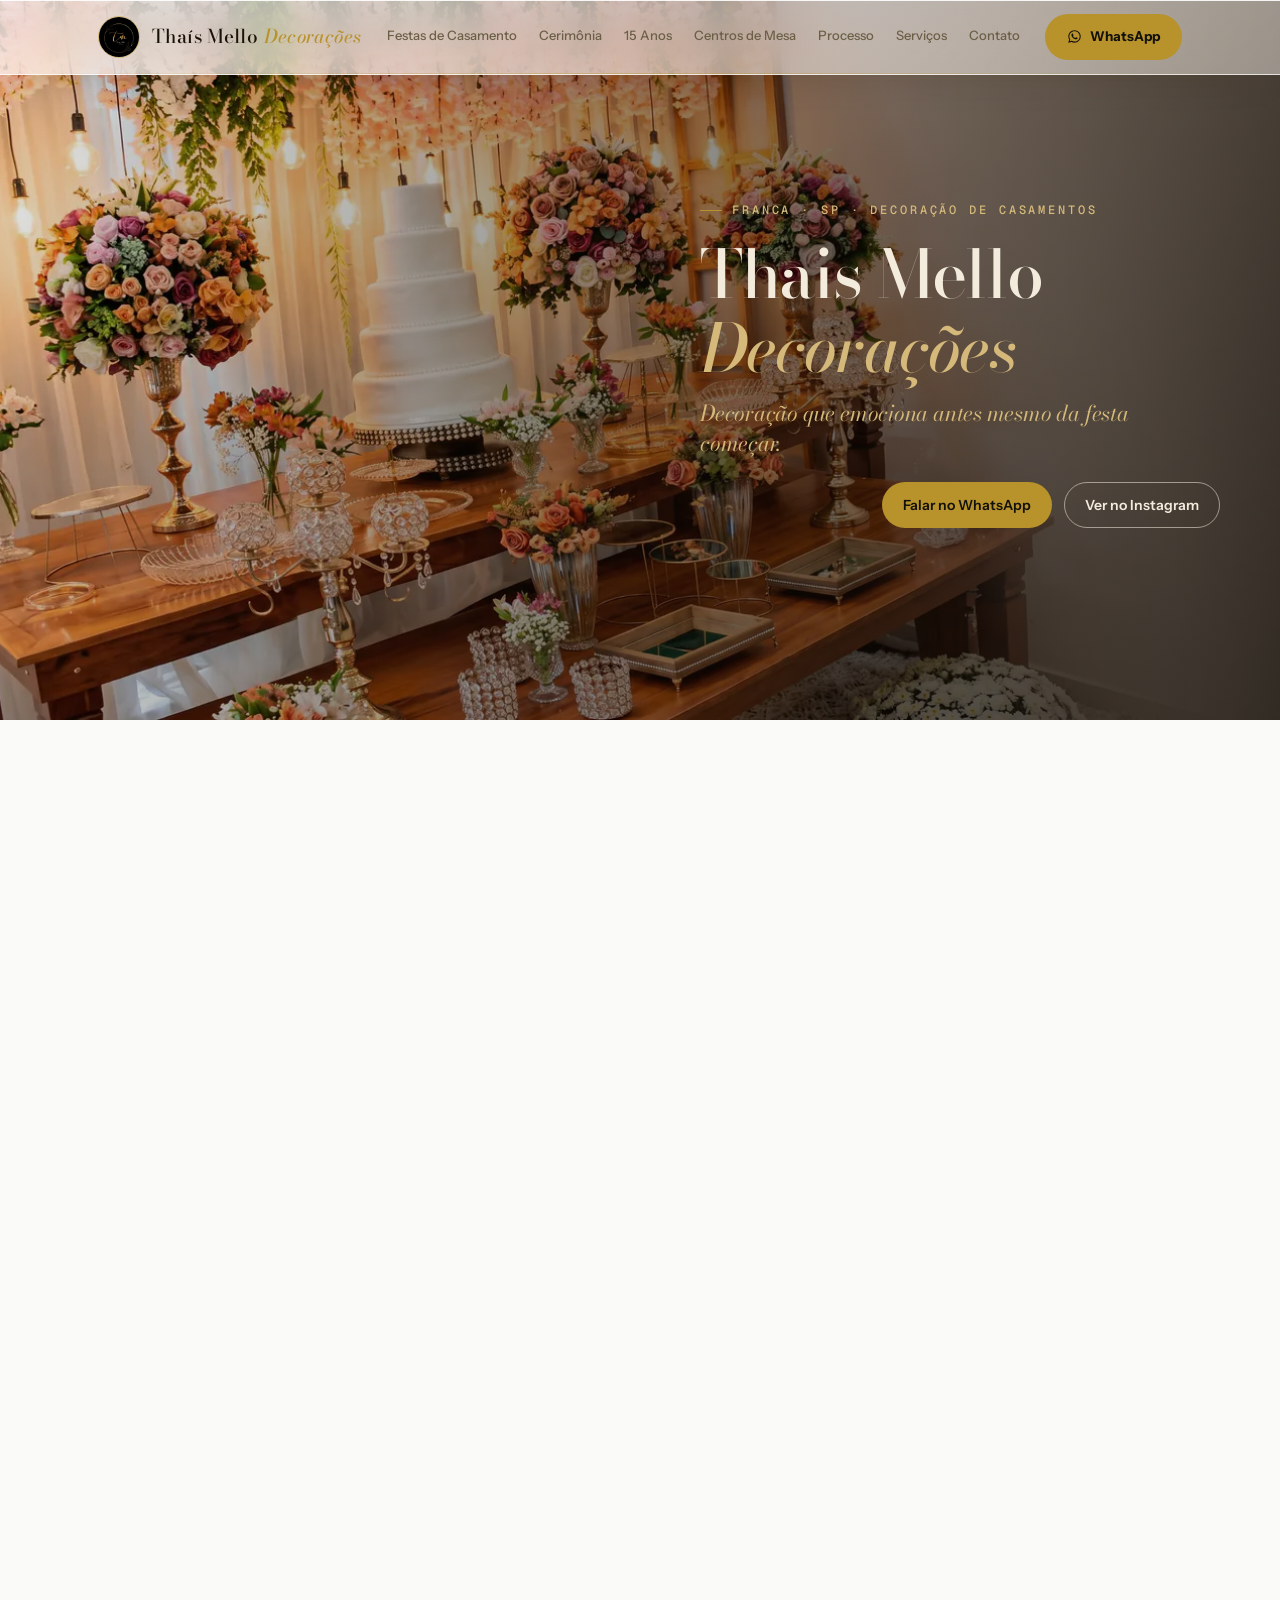
==== commit 40441508: "Adiciona galeria de fotos do Mini Wedding Nova seção de galeria (coverflow) abaixo do vídeo de Mini " ====
--- a/index.html
+++ b/index.html
@@ -1419,7 +1419,29 @@
     </div>
   </section>
 
-
+  <!-- GALERIA MINI WEDDING -->
+  <section id="galeria-mini-wedding" style="padding-top:48px; padding-bottom:48px;">
+    <div class="wrap">
+      <div class="gallery-subhead reveal" style="margin-top:0; margin-bottom:20px;">
+        <span class="chip" style="display:inline-block; margin-bottom:10px;">Galeria</span>
+        <h3 style="font-family:'Instrument Sans', sans-serif; font-weight:600; letter-spacing:-0.02em; font-size:24px; color:var(--gold); margin-bottom:6px;">Mini Wedding &amp; Celebrações Intimistas</h3>
+      </div>
+      <div class="coverflow reveal" id="gallery-mini-wedding">
+        <div class="coverflow-item">
+          <img src="assets/optimized/71-mini-wedding-bolo-em-mesa-de-fibras-e-cordas-nauticas.webp" alt="Bolo de casamento em mesa de fibras e cordas náuticas com velas e gipsófilas" width="720" height="1280" decoding="async" loading="lazy" fetchpriority="low">
+          <div class="coverflow-item__overlay">
+            <h3 class="coverflow-item__title">Mesa do Bolo Intimista</h3>
+          </div>
+        </div>
+        <div class="coverflow-item">
+          <img src="assets/optimized/72-mini-wedding-cenario-completo-com-samambaias-e-lanternas.webp" alt="Cenário completo de mini wedding com samambaias, lanternas rústicas e cortinas brancas" width="720" height="1280" decoding="async" loading="lazy" fetchpriority="low">
+          <div class="coverflow-item__overlay">
+            <h3 class="coverflow-item__title">Cenário Completo</h3>
+          </div>
+        </div>
+      </div>
+    </div>
+  </section>
 
   <!-- CTA FINAL -->
   <section id="contato">
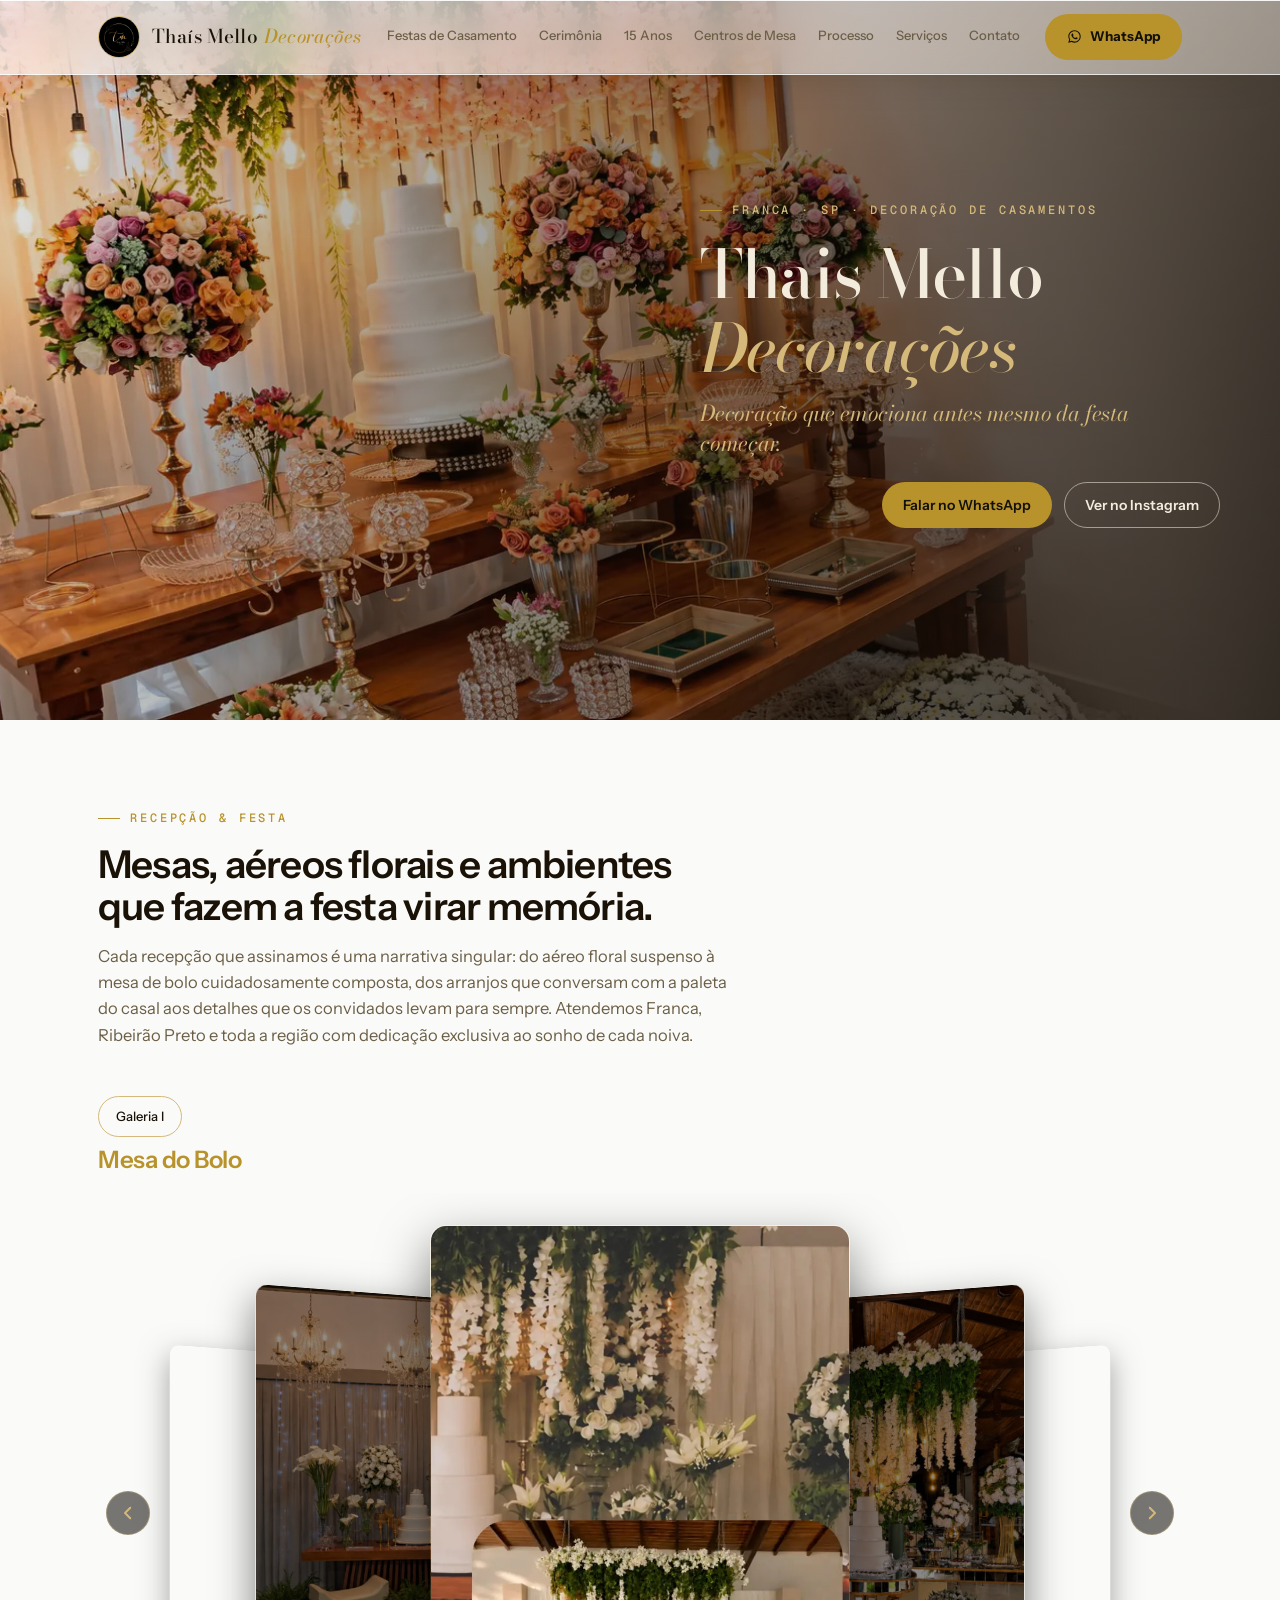
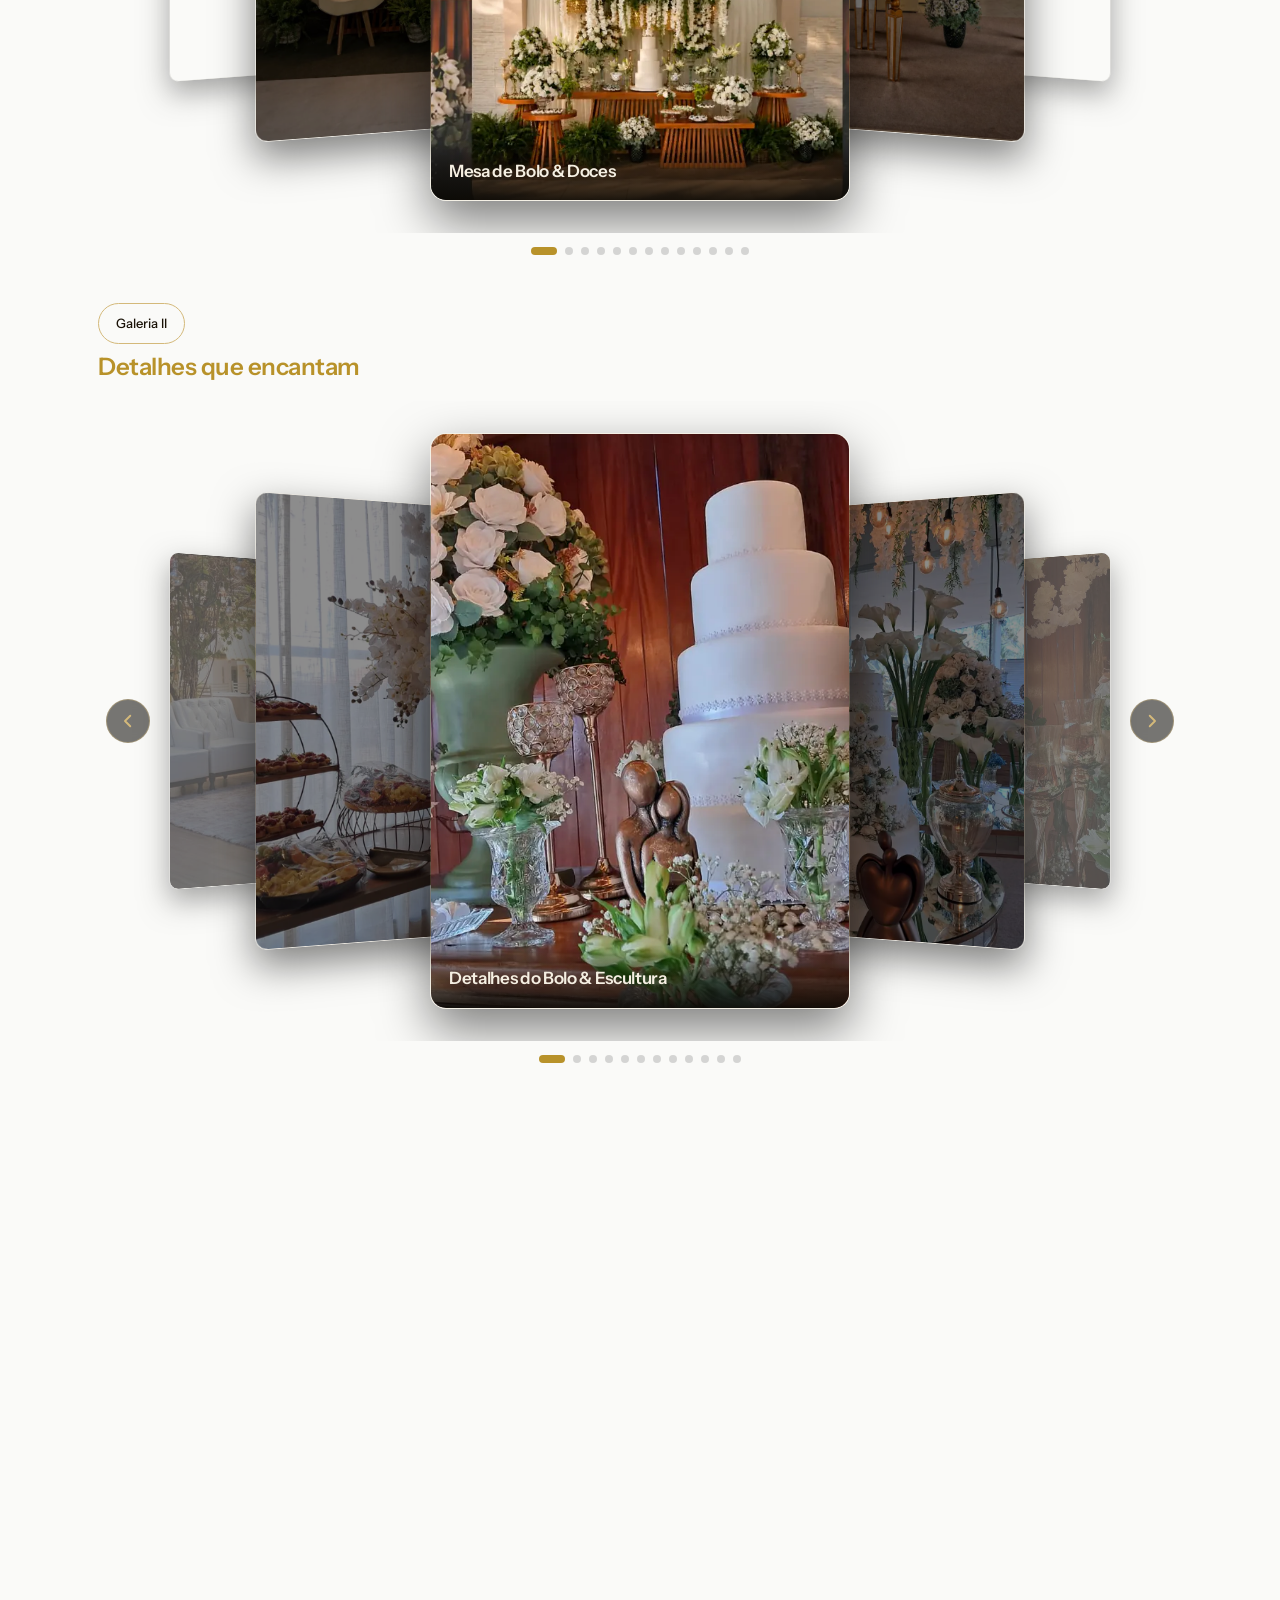
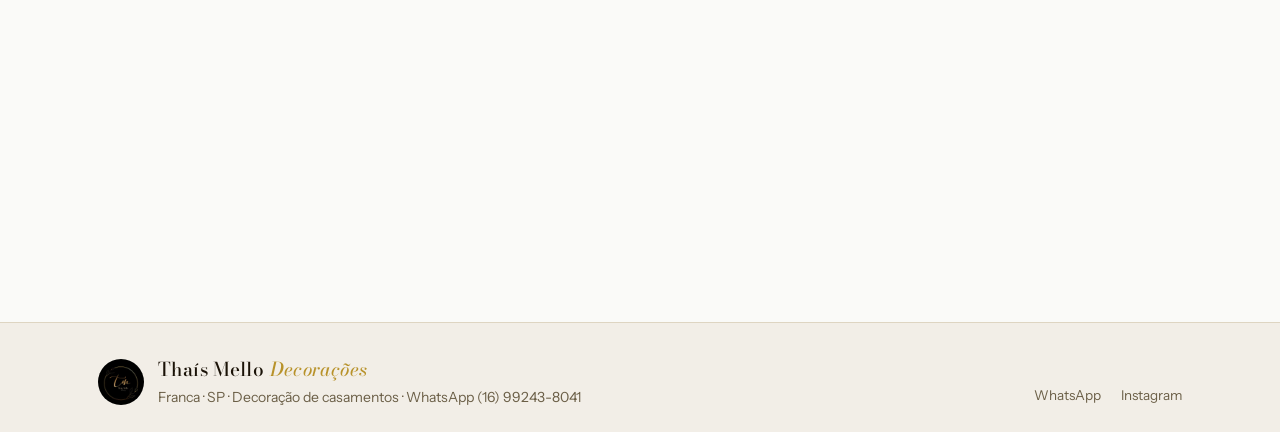
==== commit c674a270: "Remove CTA de orçamento após galeria de Festas de Casamento Retira o bloco "Pronta para transformar." ====
--- a/index.html
+++ b/index.html
@@ -934,13 +934,6 @@
         </div>
         </div>
 
-    <div class="cta-row reveal" style="margin-top:4rem;text-align:left">
-        <p style="color:var(--ink-soft);margin-bottom:1.5rem;font-size:1.05rem">
-          Pronta para transformar a sua festa de casamento em uma experiência inesquecível?
-        </p>
-        <a href="#contato" class="btn btn-primary">Solicitar Orçamento</a>
-      </div>
-
   </div>
 </section>
 
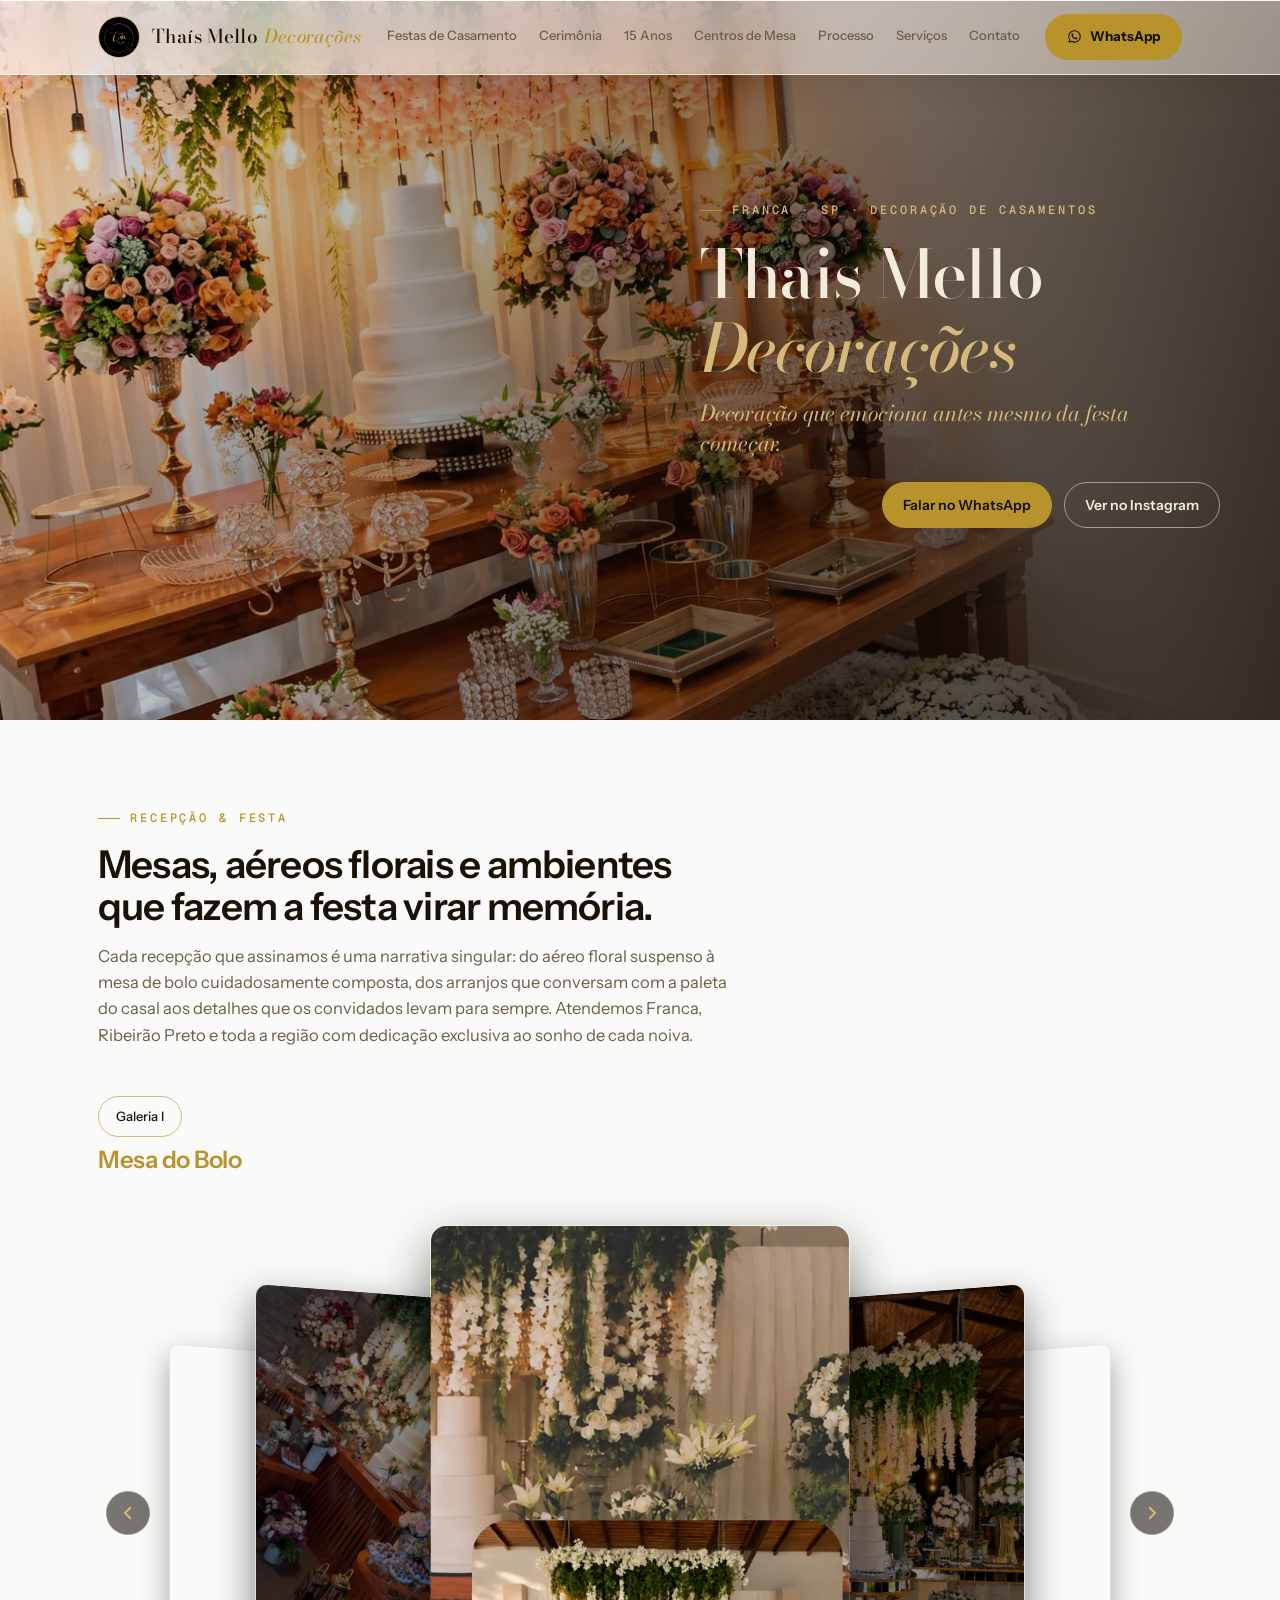
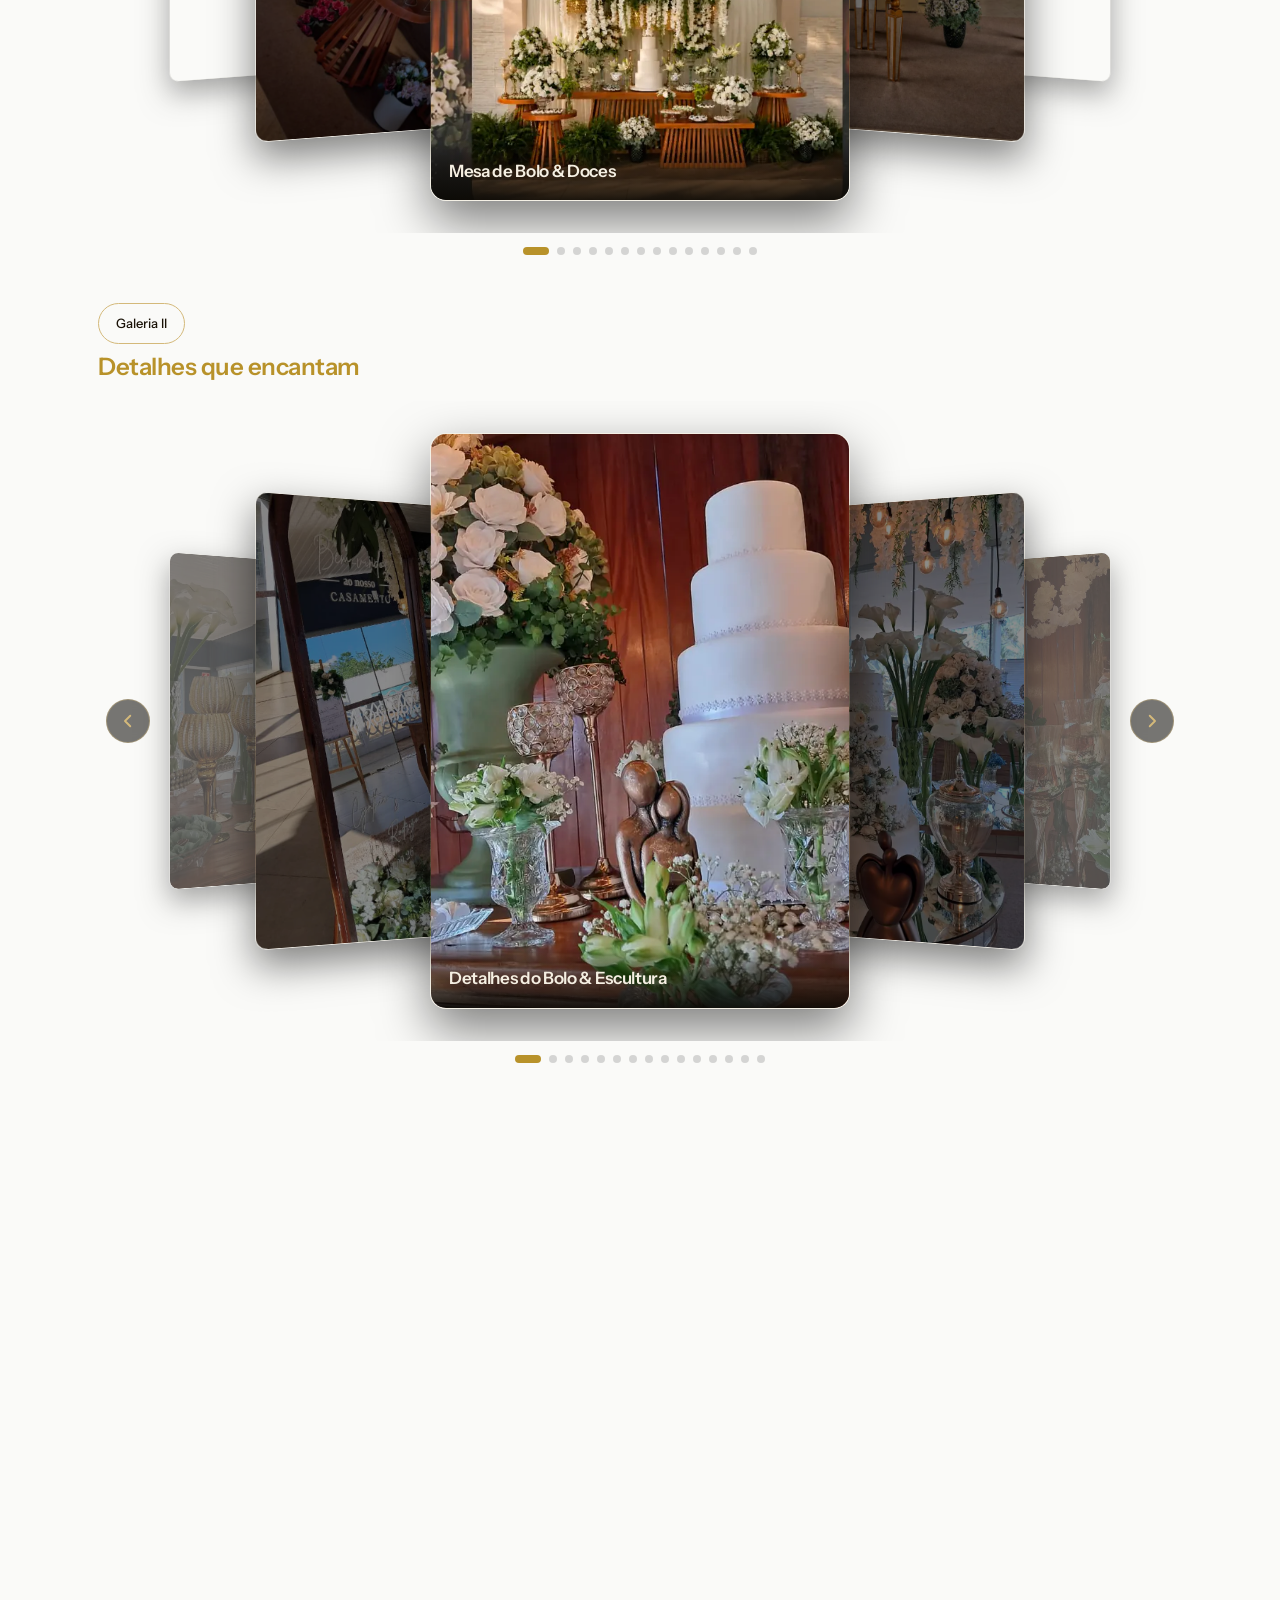
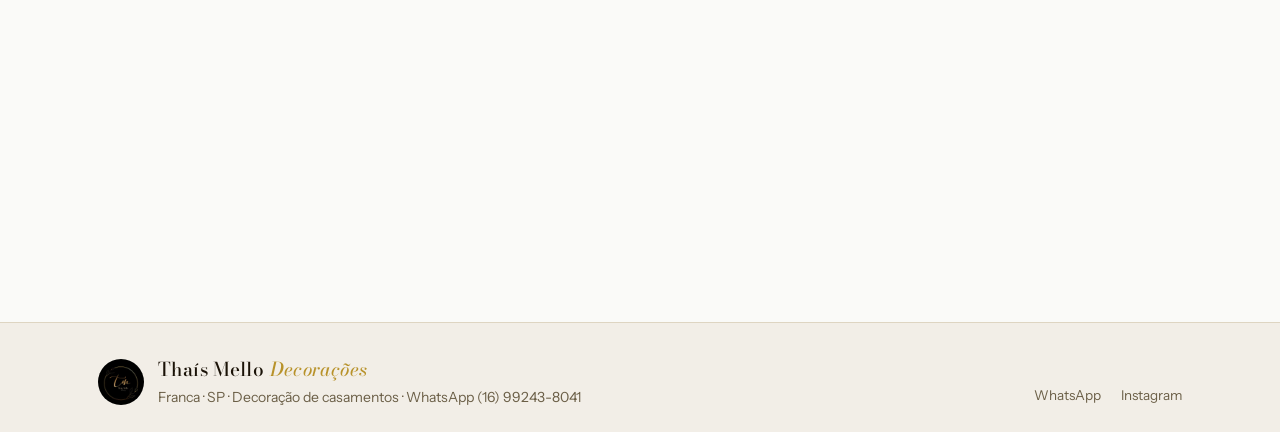
==== commit 78fd1b7c: "Adiciona fotos de detalhes, mesa do bolo e centro de mesa Co-Authored-By: Claude Sonnet 5 <noreply@a" ====
--- a/index.html
+++ b/index.html
@@ -850,6 +850,12 @@
             <h3 class="coverflow-item__title">Mesa do Bolo com Lustres de Cristal</h3>
             </div>
         </div>
+<div class="coverflow-item">
+          <img src="assets/optimized/73-mesa-do-bolo-com-aereo-de-folhas-tropicais.webp" alt="Mesa do bolo com aéreo de folhas tropicais, mesa espelhada de doces e banquetas ripadas" width="960" height="1707" decoding="async" loading="lazy" fetchpriority="low">
+          <div class="coverflow-item__overlay">
+            <h3 class="coverflow-item__title">Mesa do Bolo com Aéreo de Folhagens</h3>
+            </div>
+        </div>
         </div>
 
     <!-- Gallery 2: Ambientações & Detalhes -->
@@ -930,6 +936,24 @@
           <img src="assets/optimized/51-mesa-de-antepastos-com-orquideas-brancas.webp" alt="Mesa de antepastos com grande arranjo de orquídeas brancas em vaso de cristais" width="590" height="1280" decoding="async" loading="lazy" fetchpriority="low">
           <div class="coverflow-item__overlay">
             <h3 class="coverflow-item__title">Mesa de Antepastos com Orquídeas</h3>
+            </div>
+        </div>
+<div class="coverflow-item">
+          <img src="assets/optimized/74-candelabro-dourado-e-mesa-de-canapes.webp" alt="Candelabro dourado com cristais diante de mesa de canapés e lounge com letreiro Better Together" width="720" height="1280" decoding="async" loading="lazy" fetchpriority="low">
+          <div class="coverflow-item__overlay">
+            <h3 class="coverflow-item__title">Candelabro Dourado & Mesa de Canapés</h3>
+            </div>
+        </div>
+<div class="coverflow-item">
+          <img src="assets/optimized/75-tacas-douradas-e-arranjo-em-vaso-bronze.webp" alt="Taças douradas ao lado de arranjo de rosas brancas em vaso bronze com luminárias suspensas" width="591" height="1280" decoding="async" loading="lazy" fetchpriority="low">
+          <div class="coverflow-item__overlay">
+            <h3 class="coverflow-item__title">Taças Douradas & Arranjo em Vaso Bronze</h3>
+            </div>
+        </div>
+<div class="coverflow-item">
+          <img src="assets/optimized/76-espelho-de-boas-vindas-e-vaso-cobre-floral.webp" alt="Espelho de boas-vindas em moldura de madeira ao lado de vaso cobre com flores e galhos" width="720" height="1280" decoding="async" loading="lazy" fetchpriority="low">
+          <div class="coverflow-item__overlay">
+            <h3 class="coverflow-item__title">Espelho de Boas-Vindas & Vaso Cobre</h3>
             </div>
         </div>
         </div>
@@ -1270,6 +1294,12 @@
           <img src="assets/optimized/70-arranjo-branco-em-vaso-esmeralda.webp" alt="Arranjo de rosas brancas em taça esmeralda sobre tora de madeira" width="720" height="1280" decoding="async" loading="lazy" fetchpriority="low">
           <div class="coverflow-item__overlay">
             <h3 class="coverflow-item__title">Arranjo Branco em Vaso Esmeralda</h3>
+            </div>
+        </div>
+        <div class="coverflow-item">
+          <img src="assets/optimized/77-vaso-de-vidro-com-numeracao-de-mesa.webp" alt="Vaso de vidro com copos-de-leite e alstroemérias sobre base espelhada ao lado da numeração de mesa" width="720" height="1280" decoding="async" loading="lazy" fetchpriority="low">
+          <div class="coverflow-item__overlay">
+            <h3 class="coverflow-item__title">Vaso de Vidro & Numeração de Mesa</h3>
             </div>
         </div>
       </div>
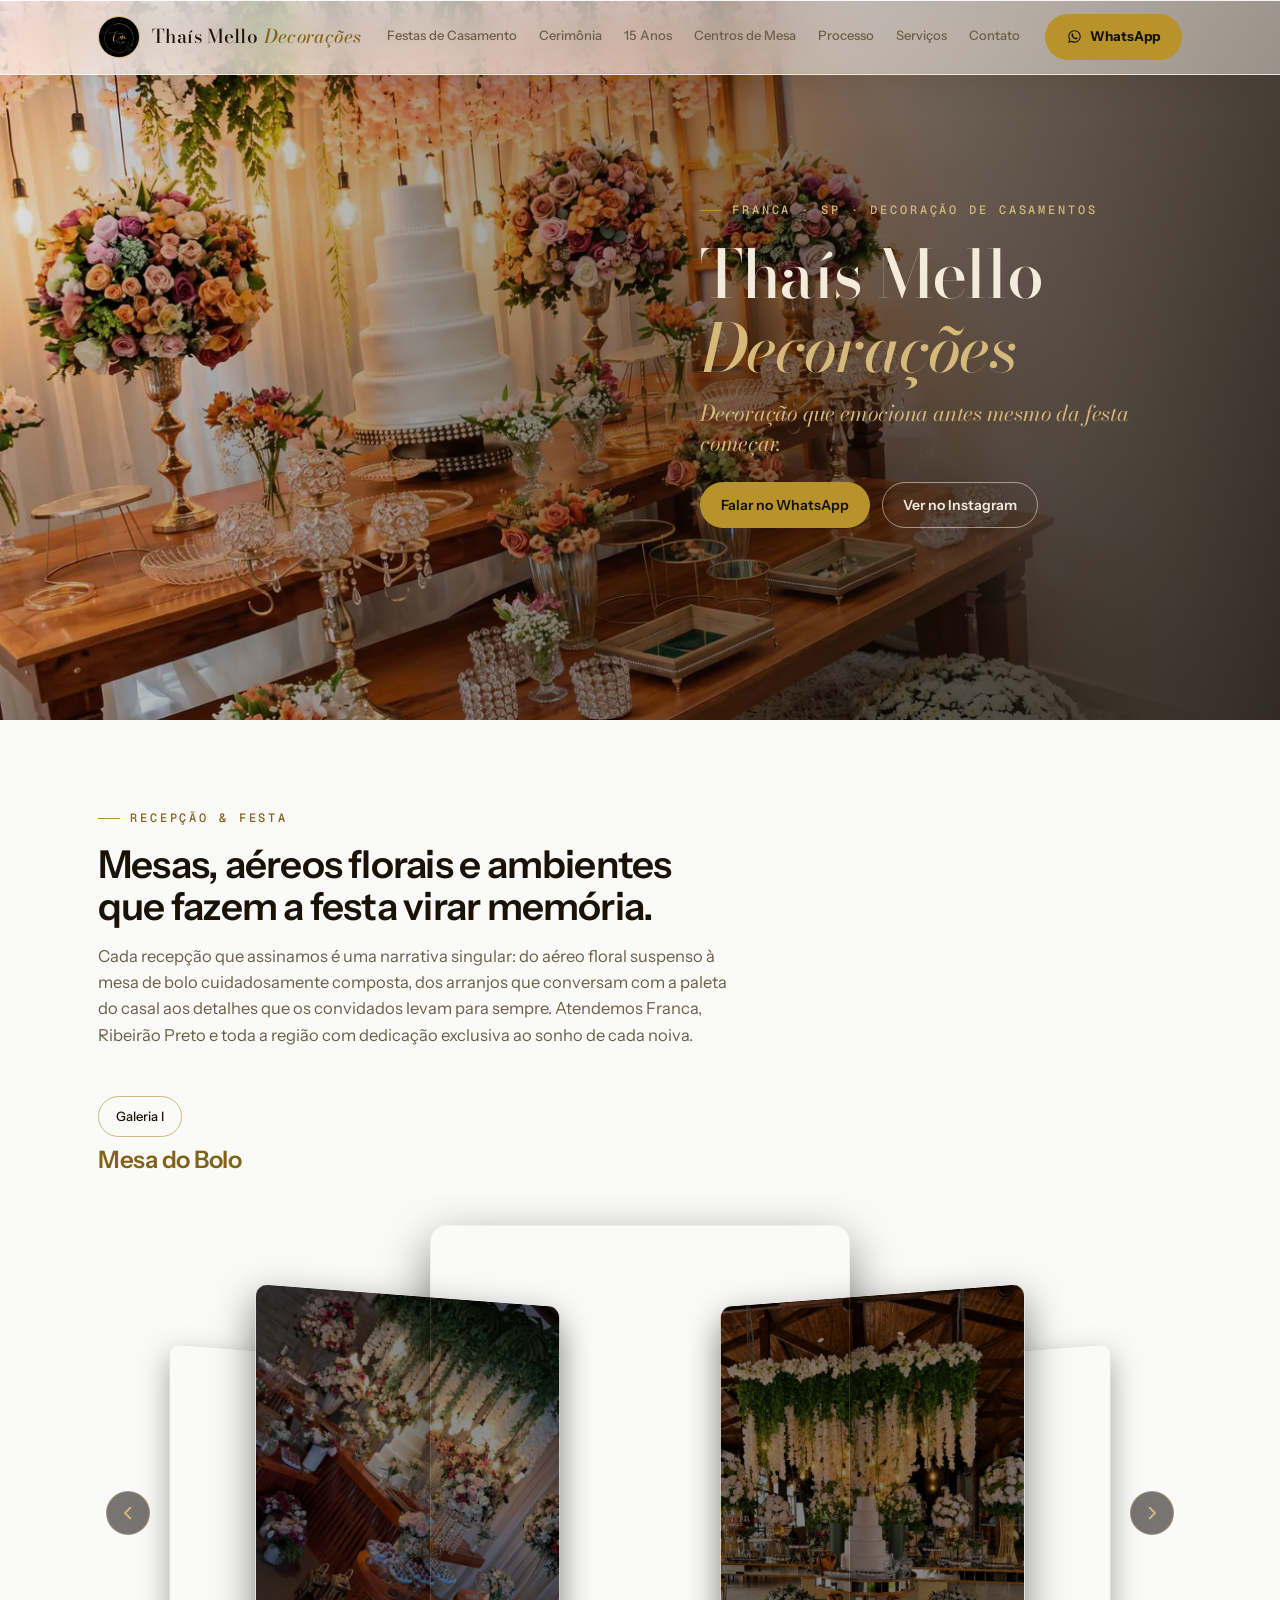
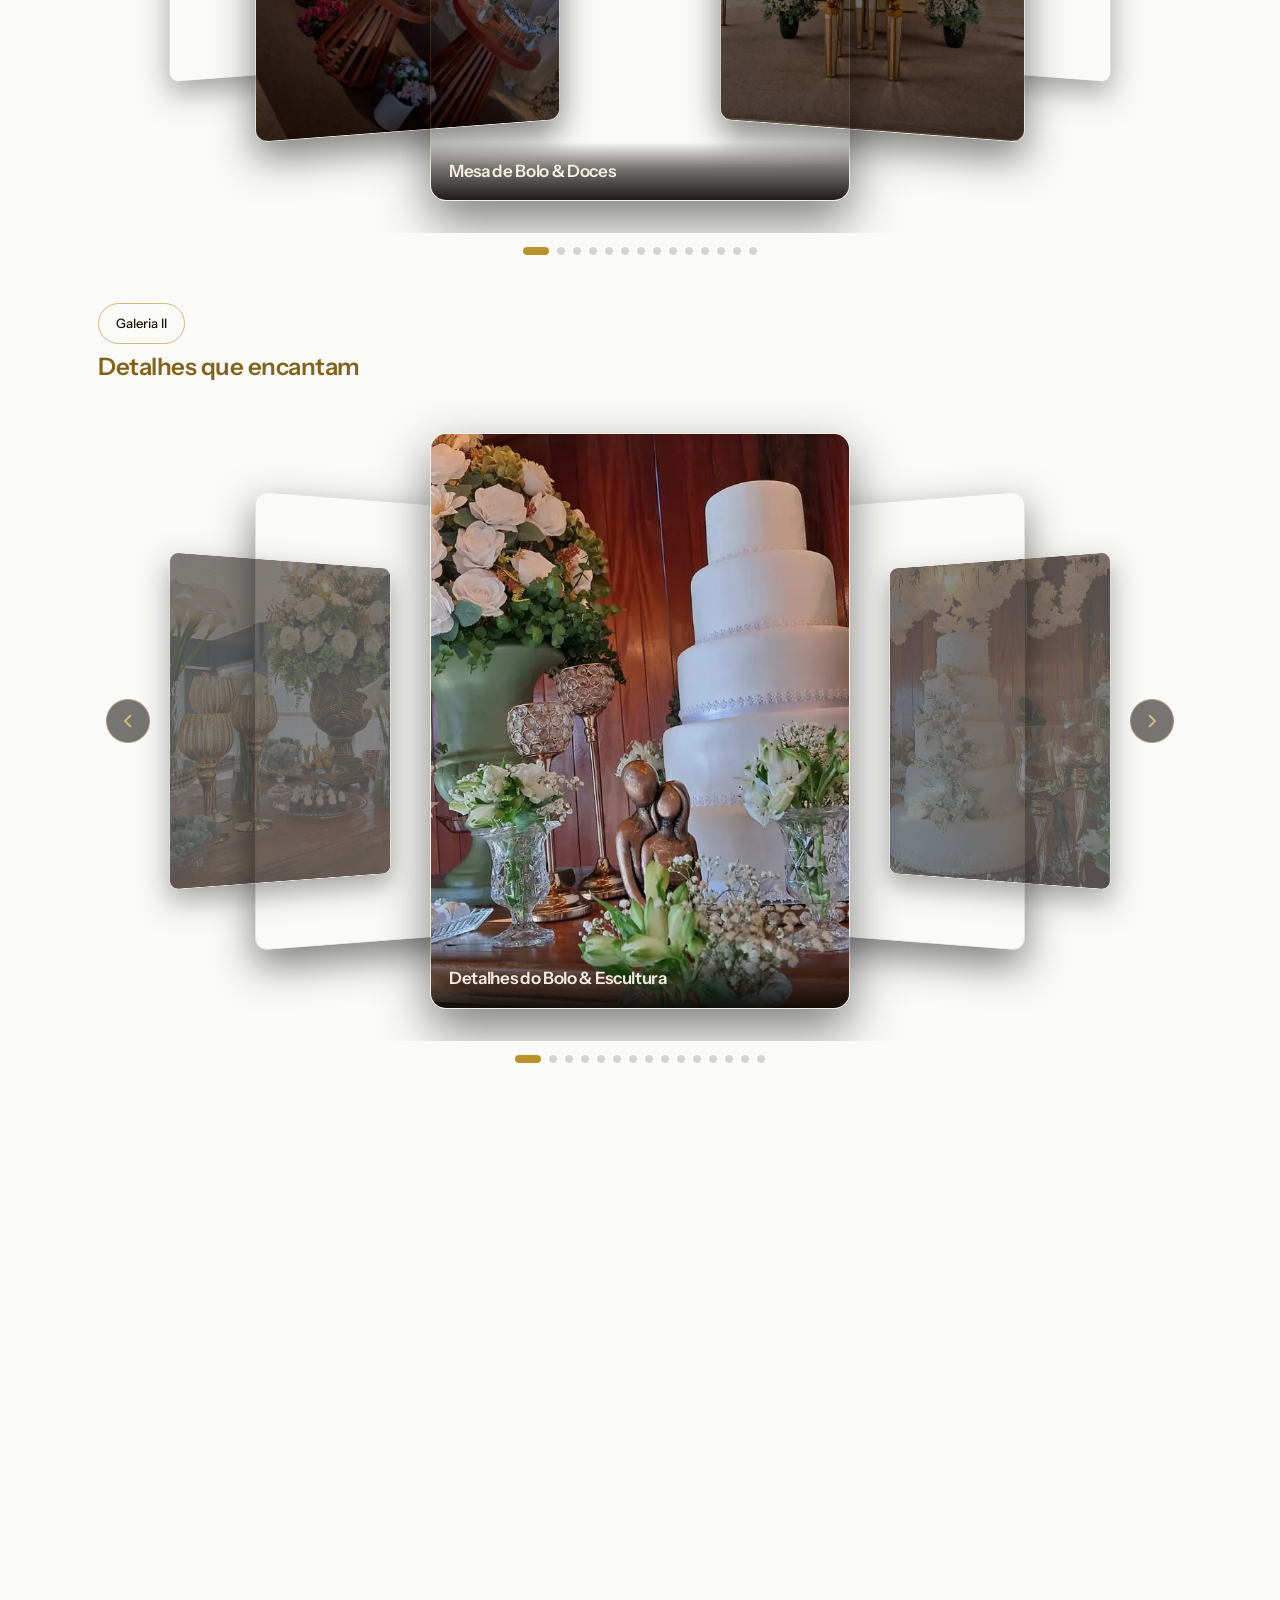
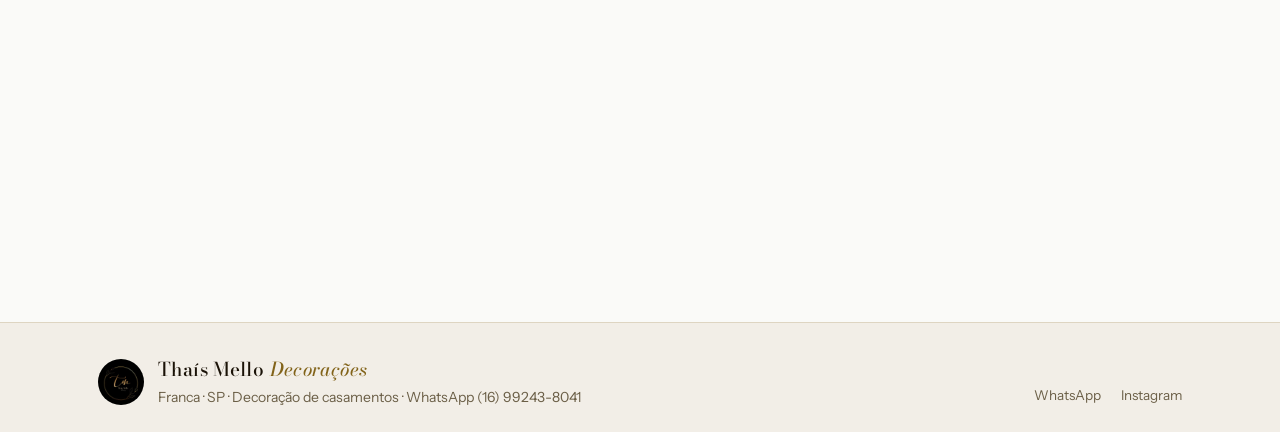
==== commit 4e4add3a: "Corrige contraste do dourado, acento do nome e alinhamento do hero - Novo token --gold-text (#826319" ====
--- a/index.html
+++ b/index.html
@@ -88,6 +88,8 @@
     --gold:#B8922A;
     --gold-soft:#D4B97A;
     --gold-bright:#9A7520;
+    --gold-text:#826319;
+    --gold-hover:#A6832A;
     --line:#DED5C2;
     --radius:20px;
     --shadow-md:0px 18px 40px -18px rgba(90,60,10,.18);
@@ -113,7 +115,7 @@
     font-weight:500;
     letter-spacing:.24em;
     text-transform:uppercase;
-    color:var(--gold);
+    color:var(--gold-text);
     display:inline-flex;
     align-items:center;
     gap:10px;
@@ -177,14 +179,14 @@
     color:var(--ink);
     white-space:nowrap;
   }
-  .logo em{ font-style:italic; color:var(--gold); }
+  .logo em{ font-style:italic; color:var(--gold-text); }
   .nav-links{ display:flex; gap:22px; font-size:13px; font-weight:500; flex-wrap:wrap; }
   .nav-links a{ position:relative; color:var(--ink-soft); transition:color .2s; white-space:nowrap; padding-bottom:2px; }
   .nav-links a::after{
     content:''; position:absolute; left:0; right:100%; bottom:-2px; height:1px; background:var(--gold);
     transition:right .3s cubic-bezier(0.16,1,0.3,1);
   }
-  .nav-links a:hover{ color:var(--gold); }
+  .nav-links a:hover{ color:var(--gold-text); }
   .nav-links a:hover::after{ right:0; }
   .nav-cta{
     background:var(--gold);
@@ -198,7 +200,7 @@
     transition:transform .18s cubic-bezier(0.16,1,0.3,1), background .18s ease, box-shadow .25s ease;
     flex-shrink:0;
   }
-  .nav-cta:hover{ transform:translateY(-2px); background:var(--gold-bright); box-shadow:0 12px 26px -14px rgba(90,60,10,.5); }
+  .nav-cta:hover{ transform:translateY(-2px); background:var(--gold-hover); box-shadow:0 12px 26px -14px rgba(90,60,10,.5); }
   .nav-cta:active{ transform:translateY(0) scale(.96); transition-duration:.1s; }
   @media (max-width:1000px){ .nav-links{ display:none; } }
 
@@ -288,7 +290,7 @@
   .cta-row{
     display:flex;
     align-items:center;
-    justify-content:flex-end;
+    justify-content:flex-start;
     flex-wrap:wrap;
     gap:12px;
   }
@@ -308,7 +310,7 @@
   .btn:hover{ transform:translateY(-2px); }
   .btn:active{ transform:translateY(0) scale(.97); transition-duration:.1s; }
   .btn-primary{ background:var(--gold); color:#12100B; }
-  .btn-primary:hover{ background:var(--gold-bright); box-shadow:0 14px 30px -16px rgba(90,60,10,.55); }
+  .btn-primary:hover{ background:var(--gold-hover); box-shadow:0 14px 30px -16px rgba(90,60,10,.55); }
   .btn-ghost{ border-color:rgba(243,236,221,.55); color:#F3ECDD; }
   .btn-ghost:hover{ border-color:#F3ECDD; }
   .btn svg{ display:none; }
@@ -363,7 +365,7 @@
   }
   .step{ padding:32px 22px; border-right:1px solid var(--line); }
   .step:last-child{ border-right:none; }
-  .step-num{ font-family:'Bodoni Moda', serif; font-style:italic; font-size:26px; color:var(--gold); display:block; margin-bottom:14px; }
+  .step-num{ font-family:'Bodoni Moda', serif; font-style:italic; font-size:26px; color:var(--gold-text); display:block; margin-bottom:14px; }
   .step h3{ font-family:'Instrument Sans'; font-weight:600; font-size:16.5px; margin-bottom:8px; color:var(--ink); }
   .step p{ font-size:14.5px; color:var(--ink-soft); }
   @media (max-width:860px){
@@ -396,7 +398,7 @@
     border-radius:50%;
     margin-bottom:22px;
     display:flex; align-items:center; justify-content:center;
-    font-family:'Bodoni Moda', serif; font-style:italic; color:var(--gold); font-size:17px;
+    font-family:'Bodoni Moda', serif; font-style:italic; color:var(--gold-text); font-size:17px;
   }
   .card h3{ font-family:'Bodoni Moda', serif; font-size:22px; font-weight:500; margin-bottom:10px; color:var(--ink); }
   .card p{ color:var(--ink-soft); font-size:15px; }
@@ -423,7 +425,7 @@
   /* WHY */
   .why-grid{ display:grid; grid-template-columns:1fr 1fr; gap:16px; }
   .why-item{ display:flex; gap:16px; padding:22px 4px; border-bottom:1px solid var(--line); }
-  .why-num{ font-family:'Bodoni Moda', serif; font-style:italic; font-weight:500; font-size:20px; color:var(--gold); flex-shrink:0; }
+  .why-num{ font-family:'Bodoni Moda', serif; font-style:italic; font-weight:500; font-size:20px; color:var(--gold-text); flex-shrink:0; }
   .why-item h3{ font-family:'Instrument Sans'; font-weight:600; font-size:16px; margin-bottom:4px; color:var(--ink); }
   .why-item p{ font-size:14.5px; color:var(--ink-soft); }
   @media (max-width:720px){ .why-grid{ grid-template-columns:1fr; } }
@@ -436,7 +438,7 @@
   .feature-text p{ color:var(--ink-soft); font-size:16px; margin-bottom:14px; }
   .feature-list{ list-style:none; margin-top:20px; display:flex; flex-direction:column; gap:10px; }
   .feature-list li{ font-size:14.5px; color:var(--ink-soft); display:flex; gap:10px; }
-  .feature-list li::before{ content:'✦'; color:var(--gold); flex-shrink:0; }
+  .feature-list li::before{ content:'✦'; color:var(--gold-text); flex-shrink:0; }
   @media (max-width:860px){ .feature{ grid-template-columns:1fr; } }
 
   /* FINAL CTA */
@@ -470,7 +472,7 @@
     content:''; position:absolute; left:0; right:100%; bottom:-2px; height:1px; background:var(--gold);
     transition:right .3s cubic-bezier(0.16,1,0.3,1);
   }
-  .foot-links a:hover{ color:var(--gold); }
+  .foot-links a:hover{ color:var(--gold-text); }
   .foot-links a:hover::after{ right:0; }
 
   .reveal{ opacity:0; transform:translateY(18px); transition:opacity .7s cubic-bezier(0.16,1,0.3,1), transform .7s cubic-bezier(0.16,1,0.3,1); }
@@ -551,7 +553,7 @@
     border:1px solid var(--gold-soft);
     border-radius:50%;
     background:var(--bg-2);
-    color:var(--gold);
+    color:var(--gold-text);
     cursor:pointer;
     transition:background .2s ease, color .2s ease, transform .2s ease, border-color .2s ease;
   }
@@ -743,7 +745,7 @@
     </div>
     <div class="hero-content">
       <span class="eyebrow">Franca · SP · Decoração de casamentos</span>
-      <h1 class="hero-brand">Thais Mello <em>Decorações</em></h1>
+      <h1 class="hero-brand">Thaís Mello <em>Decorações</em></h1>
       <p class="hero-tagline">Decoração que emociona antes mesmo da festa começar.</p>
       <div class="cta-row">
         <a class="btn btn-primary" href="https://wa.me/5516992438041?text=Oi%2C%20Tha%C3%ADs!%20Vi%20a%20p%C3%A1gina%20e%20queria%20saber%20mais%20sobre%20decora%C3%A7%C3%A3o%20de%20casamento." target="_blank" rel="noopener">
@@ -768,7 +770,7 @@
     <!-- Gallery 1: Mesas de Destaque -->
     <div class="gallery-subhead reveal" style="margin-top:48px; margin-bottom:20px;">
         <span class="chip" style="display:inline-block; margin-bottom:10px;">Galeria I</span>
-        <h3 style="font-family:'Instrument Sans', sans-serif; font-weight:600; letter-spacing:-0.02em; font-size:24px; color:var(--gold);  margin-bottom:6px;">Mesa do Bolo</h3>
+        <h3 style="font-family:'Instrument Sans', sans-serif; font-weight:600; letter-spacing:-0.02em; font-size:24px; color:var(--gold-text);  margin-bottom:6px;">Mesa do Bolo</h3>
       </div>
     <div class="coverflow reveal" id="gallery-festas-1">
 <div class="coverflow-item">
@@ -861,7 +863,7 @@
     <!-- Gallery 2: Ambientações & Detalhes -->
     <div class="gallery-subhead reveal" style="margin-top:48px; margin-bottom:20px;">
         <span class="chip" style="display:inline-block; margin-bottom:10px;">Galeria II</span>
-        <h3 style="font-family:'Instrument Sans', sans-serif; font-weight:600; letter-spacing:-0.02em; font-size:24px; color:var(--gold);  margin-bottom:6px;">Detalhes que encantam</h3>
+        <h3 style="font-family:'Instrument Sans', sans-serif; font-weight:600; letter-spacing:-0.02em; font-size:24px; color:var(--gold-text);  margin-bottom:6px;">Detalhes que encantam</h3>
       </div>
     <div class="coverflow reveal" id="gallery-festas-2">
 
@@ -1156,7 +1158,7 @@
 
       <div class="gallery-subhead reveal" style="margin-top:48px; margin-bottom:20px;">
         <span class="chip" style="display:inline-block; margin-bottom:10px;">Coleção Clássica & Alta Estatura</span>
-        <h3 style="font-family:'Instrument Sans', sans-serif; font-weight:600; letter-spacing:-0.02em; font-size:24px; color:var(--gold);  margin-bottom:6px;">Arranjos Altos, Candelabros & Design Escultural</h3>
+        <h3 style="font-family:'Instrument Sans', sans-serif; font-weight:600; letter-spacing:-0.02em; font-size:24px; color:var(--gold-text);  margin-bottom:6px;">Arranjos Altos, Candelabros & Design Escultural</h3>
         <p style="font-size:14.5px; color:var(--ink-soft); line-height:1.5;">Imponência de peças nobres em ouro envelhecido, brilho de cristais, orquídeas e copos-de-leite alongados para recepções marcantes.</p>
       </div>
 
@@ -1213,7 +1215,7 @@
 
       <div class="gallery-subhead reveal" style="margin-bottom:20px;">
         <span class="chip" style="display:inline-block; margin-bottom:10px;">Coleção Rústico Chic & Intimista</span>
-        <h3 style="font-family:'Instrument Sans', sans-serif; font-weight:600; letter-spacing:-0.02em; font-size:24px; color:var(--gold);  margin-bottom:6px;">Mesas ao Ar Livre, Madeira Nobre & Delicadeza</h3>
+        <h3 style="font-family:'Instrument Sans', sans-serif; font-weight:600; letter-spacing:-0.02em; font-size:24px; color:var(--gold-text);  margin-bottom:6px;">Mesas ao Ar Livre, Madeira Nobre & Delicadeza</h3>
         <p style="font-size:14.5px; color:var(--ink-soft); line-height:1.5;">Bases em toras de madeira maciça, sousplats de fibra trançada, arranjos aquário esféricos, nuvens de mosquitinho e a mesa dos noivos.</p>
       </div>
 
@@ -1447,7 +1449,7 @@
     <div class="wrap">
       <div class="gallery-subhead reveal" style="margin-top:0; margin-bottom:20px;">
         <span class="chip" style="display:inline-block; margin-bottom:10px;">Galeria</span>
-        <h3 style="font-family:'Instrument Sans', sans-serif; font-weight:600; letter-spacing:-0.02em; font-size:24px; color:var(--gold); margin-bottom:6px;">Mini Wedding &amp; Celebrações Intimistas</h3>
+        <h3 style="font-family:'Instrument Sans', sans-serif; font-weight:600; letter-spacing:-0.02em; font-size:24px; color:var(--gold-text); margin-bottom:6px;">Mini Wedding &amp; Celebrações Intimistas</h3>
       </div>
       <div class="coverflow reveal" id="gallery-mini-wedding">
         <div class="coverflow-item">
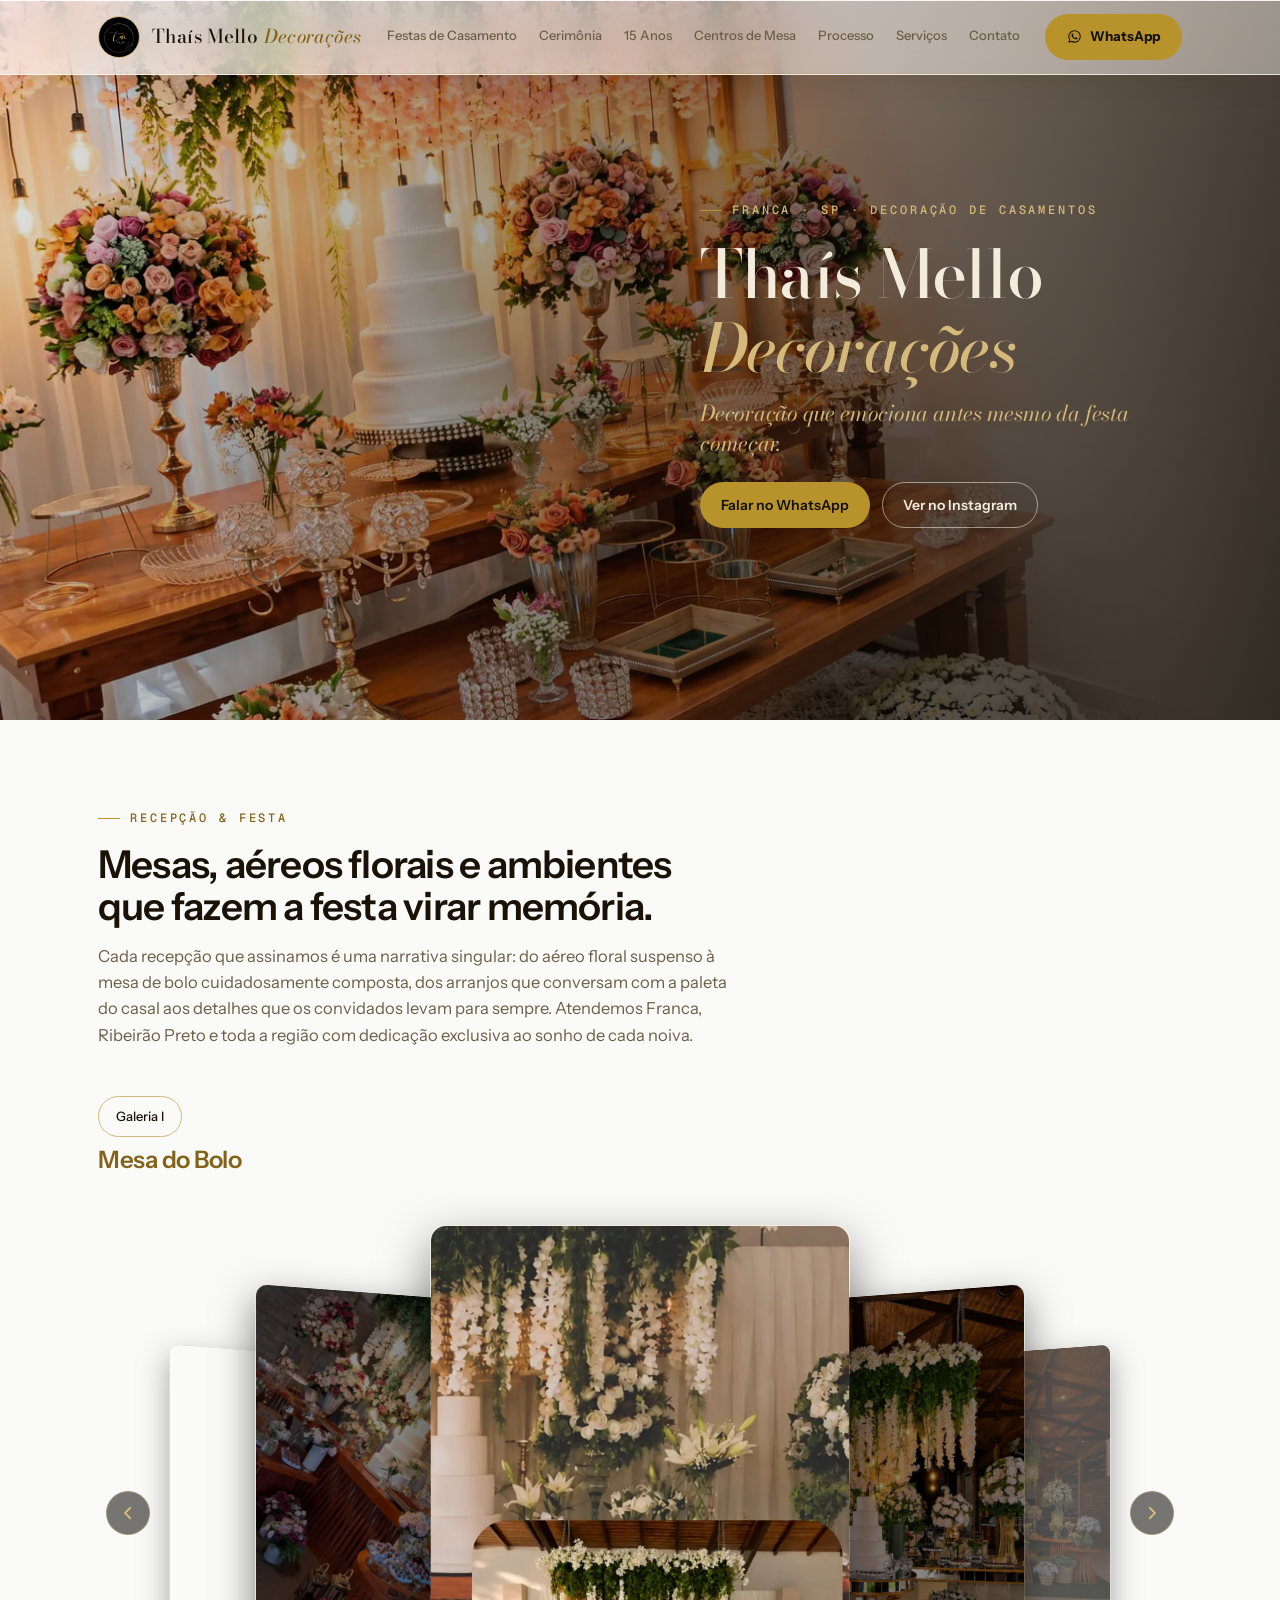
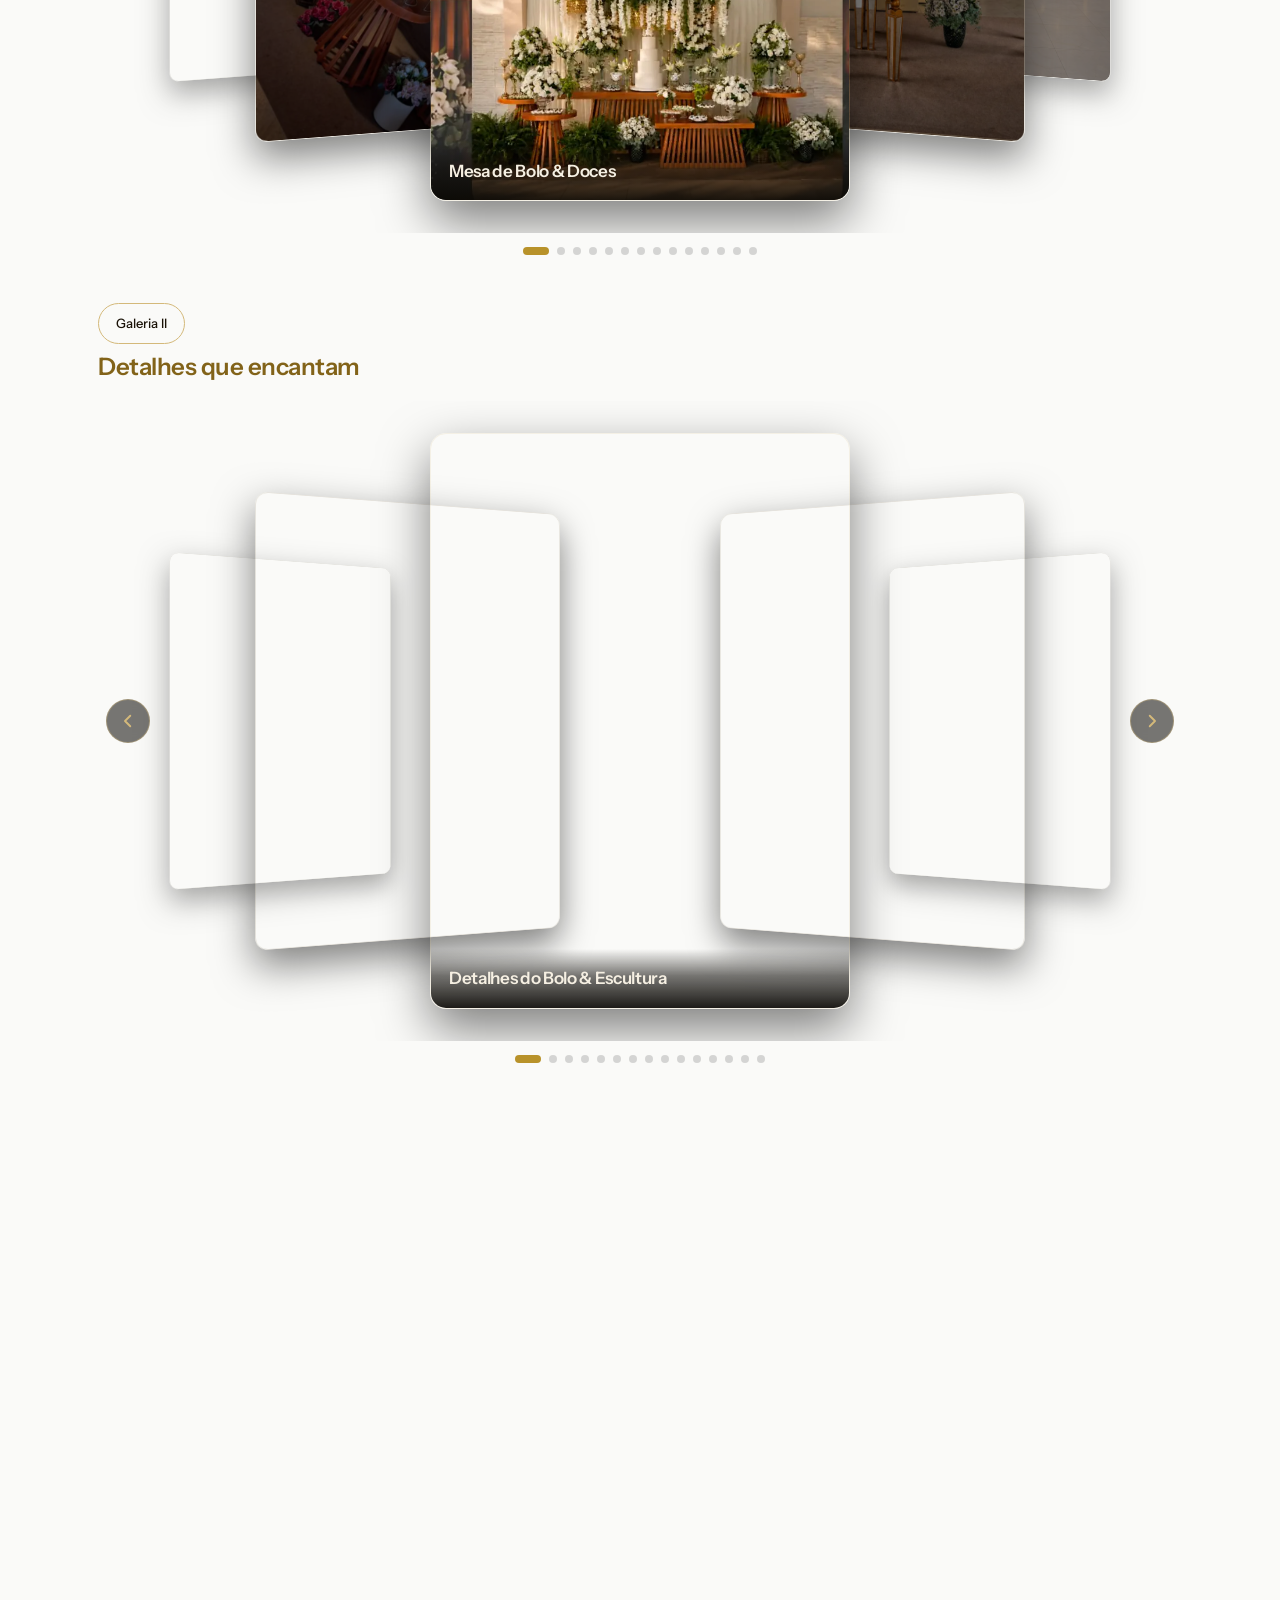
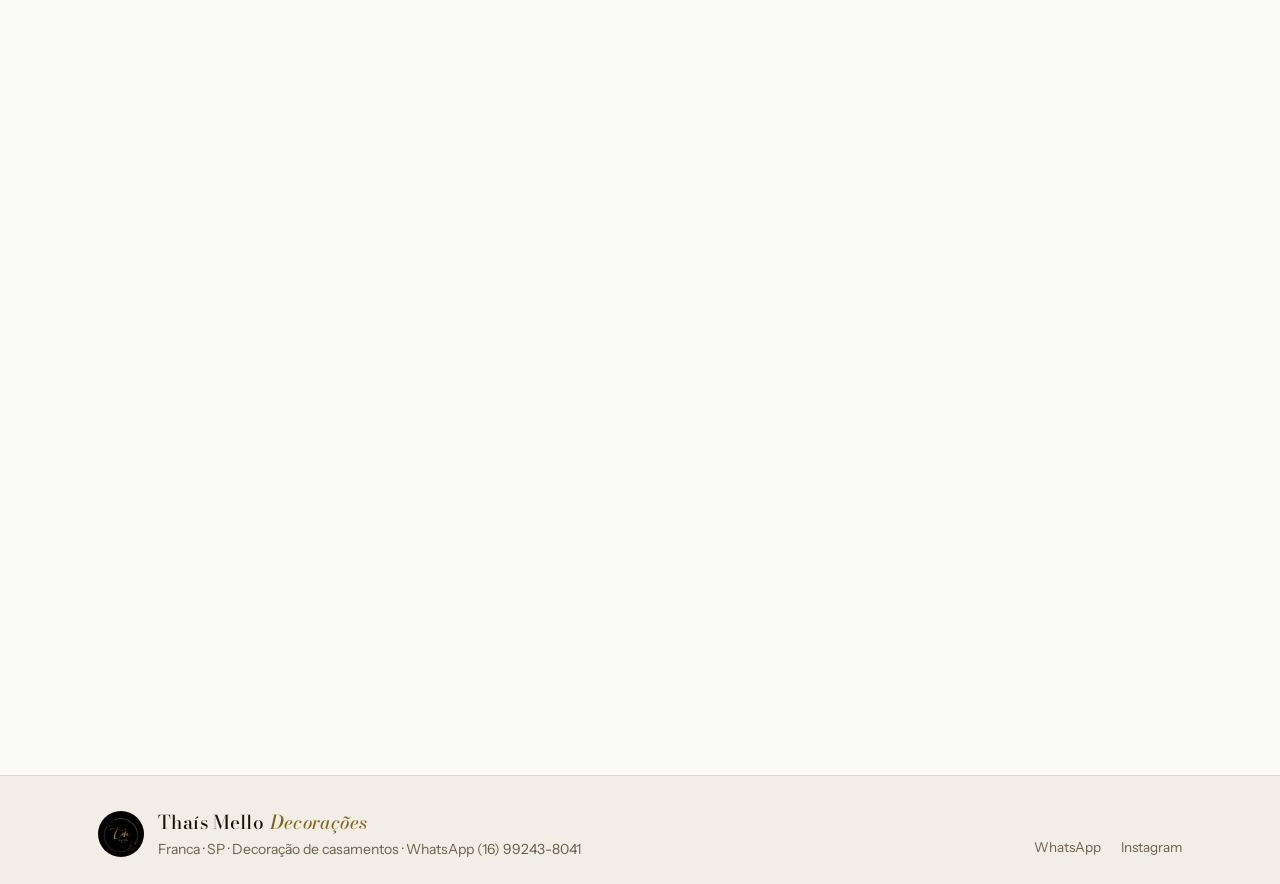
==== commit e8f67212: "Adiciona Painel do Casamento na seção de contato O visitante informa data, local, formato, ambientes" ====
--- a/index.html
+++ b/index.html
@@ -452,6 +452,74 @@
   .final-cta h2{ font-size:clamp(2rem,4vw,3rem); color:var(--ink); margin-bottom:16px; }
   .final-cta p{ color:var(--ink-soft); max-width:44ch; margin:0 0 30px; font-size:16.5px; }
   .final-cta .cta-row{ justify-content:flex-start; margin-bottom:0; }
+
+  /* PAINEL DO CASAMENTO */
+  .final-cta.painel{ display:grid; grid-template-columns:minmax(0,5fr) minmax(0,7fr); gap:48px; align-items:start; padding:56px 44px; }
+  .painel-intro h2{ font-size:clamp(2rem,3.2vw,2.6rem); text-wrap:balance; }
+  .painel-intro p{ margin-bottom:22px; }
+  .painel-direto{ font-size:15px; }
+  .painel-direto a{ white-space:nowrap; color:var(--gold-text); font-weight:600; text-decoration:underline; text-underline-offset:3px; font-variant-numeric:tabular-nums; }
+  .painel-form{
+    background:var(--bg); border:1px solid var(--line); border-radius:var(--radius);
+    box-shadow:var(--shadow-md); padding:28px; display:flex; flex-direction:column; gap:20px;
+  }
+  .painel-top{ display:flex; align-items:center; gap:12px; padding-bottom:16px; border-bottom:1px solid var(--line); }
+  .painel-titulo{ font-family:'Bodoni Moda', serif; font-size:22px; font-weight:500; margin-right:auto; }
+  .painel-medidor{ display:flex; gap:3px; }
+  .painel-tick{ width:14px; height:6px; border-radius:3px; background:var(--line); transition:background .25s ease; }
+  .painel-tick.is-on{ background:var(--gold); }
+  .painel-contagem{ font-family:'Geist Mono', monospace; font-size:11px; letter-spacing:.08em; color:var(--ink-soft); font-variant-numeric:tabular-nums; min-width:7ch; text-align:right; }
+  .painel-linha{ display:grid; grid-template-columns:repeat(2, minmax(0,1fr)); gap:14px; }
+  .painel-campo{ display:flex; flex-direction:column; gap:7px; }
+  .painel-campo label, .painel-form legend, .painel-rotulo{
+    font-family:'Geist Mono', monospace; font-size:11px; font-weight:500; letter-spacing:.16em;
+    text-transform:uppercase; color:var(--ink-soft);
+  }
+  .painel-campo input{
+    height:48px; box-sizing:border-box; width:100%; padding:0 14px;
+    border:1px solid var(--line); border-radius:12px; background:var(--bg-2);
+    font:inherit; font-size:16px; color:var(--ink);
+  }
+  .painel-campo input::placeholder{ color:var(--ink-soft); }
+  .painel-campo input:focus{ outline:2px solid var(--gold-text); outline-offset:1px; background:var(--bg); }
+  .painel-form fieldset{ border:0; margin:0; padding:0; min-width:0; }
+  .painel-form legend{ padding:0; margin-bottom:10px; }
+  .painel-opcoes{ display:flex; flex-wrap:wrap; gap:8px; }
+  .painel-opt{ position:relative; }
+  .painel-opt input{ position:absolute; opacity:0; width:1px; height:1px; pointer-events:none; }
+  .painel-opt span{
+    display:inline-flex; align-items:center; gap:7px; min-height:44px; box-sizing:border-box; padding:0 16px;
+    border:1px solid var(--line); border-radius:999px; background:var(--bg);
+    font-size:14px; font-weight:500; color:var(--ink-soft); cursor:pointer;
+    transition:background .2s ease, color .2s ease, border-color .2s ease;
+  }
+  .painel-opt span:hover{ border-color:var(--gold-soft); color:var(--ink); }
+  .painel-opt input:checked + span{ background:var(--ink); border-color:var(--ink); color:var(--bg); font-weight:600; }
+  .painel-check input:checked + span{ background:var(--gold); border-color:var(--gold); color:#12100B; }
+  .painel-check input:checked + span::before{
+    content:''; width:9px; height:5px; border-left:2px solid currentColor; border-bottom:2px solid currentColor;
+    transform:translateY(-2px) rotate(-45deg);
+  }
+  .painel-opt input:focus-visible + span{ outline:2px solid var(--gold-text); outline-offset:2px; }
+  .painel-seg{ display:grid; grid-template-columns:repeat(3, minmax(0,1fr)); gap:0; padding:4px; border:1px solid var(--line); border-radius:999px; background:var(--bg-2); }
+  .painel-seg .painel-opt span{ width:100%; justify-content:center; border-color:transparent; background:transparent; padding:0 10px; text-align:center; }
+  .painel-seg .painel-opt input:checked + span{ background:var(--ink); color:var(--bg); }
+  .painel-previa{ display:flex; flex-direction:column; gap:8px; padding-top:18px; border-top:1px dashed var(--line); }
+  .painel-previa p{ margin:0; padding:14px 16px; border-radius:4px 16px 16px 16px; background:var(--bg-2); font-size:15px; line-height:1.55; color:var(--ink); max-width:none; }
+  .painel-enviar{ align-self:stretch; justify-content:center; gap:10px; min-height:52px; font-size:16px; }
+  @media (max-width:860px){
+    .final-cta.painel{ grid-template-columns:1fr; gap:28px; }
+    .painel-intro p{ margin-bottom:14px; }
+  }
+  @media (max-width:560px){
+    .final-cta.painel{ padding:36px 16px; }
+    .painel-form{ padding:20px 16px; }
+    .painel-linha{ grid-template-columns:1fr; }
+    .painel-top{ flex-wrap:wrap; row-gap:8px; }
+    .painel-titulo{ flex-basis:100%; }
+    .painel-seg{ display:flex; flex-wrap:wrap; gap:8px; padding:0; border:0; border-radius:0; background:none; }
+    .painel-seg .painel-opt span{ width:auto; border-color:var(--line); background:var(--bg); padding:0 16px; }
+  }
 
   /* FOOTER */
   footer {
@@ -1471,15 +1539,73 @@
   <!-- CTA FINAL -->
   <section id="contato">
     <div class="wrap">
-      <div class="final-cta reveal">
-        <span class="eyebrow">Vamos conversar sobre o seu casamento</span>
-        <h2>Conta a data pra gente<br>começar o projeto.</h2>
-        <p>Manda uma mensagem no WhatsApp com a data e o local. A Thaís te responde com os próximos passos.</p>
-        <div class="cta-row">
-          <a class="btn btn-primary" href="https://wa.me/5516992438041?text=Oi%2C%20Tha%C3%ADs!%20Vi%20a%20p%C3%A1gina%20e%20queria%20saber%20mais%20sobre%20decora%C3%A7%C3%A3o%20de%20casamento." target="_blank" rel="noopener">
-            (16) 99243-8041
+      <div class="final-cta painel reveal">
+        <div class="painel-intro">
+          <span class="eyebrow">Vamos conversar sobre o seu casamento</span>
+          <h2>Conta a data pra gente começar o projeto.</h2>
+          <p>Monte o painel do seu casamento e a mensagem para a Thaís já sai pronta no WhatsApp. Nada é obrigatório: preencha só o que vocês já sabem.</p>
+          <p class="painel-direto">Prefere só mandar um oi? <a href="https://wa.me/5516992438041?text=Oi%2C%20Tha%C3%ADs!%20Vi%20a%20p%C3%A1gina%20e%20queria%20saber%20mais%20sobre%20decora%C3%A7%C3%A3o%20de%20casamento." target="_blank" rel="noopener">(16) 99243-8041</a></p>
+        </div>
+
+        <form class="painel-form" id="painel" novalidate>
+          <div class="painel-top">
+            <span class="painel-titulo">Painel do casamento</span>
+            <span class="painel-medidor" aria-hidden="true">
+              <span class="painel-tick"></span><span class="painel-tick"></span><span class="painel-tick"></span><span class="painel-tick"></span><span class="painel-tick"></span>
+            </span>
+            <span class="painel-contagem" id="painel-contagem">0 de 5</span>
+          </div>
+
+          <div class="painel-linha">
+            <div class="painel-campo">
+              <label for="painel-data">Data</label>
+              <input id="painel-data" name="data" type="text" autocomplete="off" placeholder="ex.: 14/03/2027 ou março de 2027">
+            </div>
+            <div class="painel-campo">
+              <label for="painel-local">Local</label>
+              <input id="painel-local" name="local" type="text" autocomplete="off" placeholder="Cidade ou espaço do evento">
+            </div>
+          </div>
+
+          <fieldset>
+            <legend>Formato</legend>
+            <div class="painel-opcoes painel-seg">
+              <label class="painel-opt"><input type="radio" name="formato" value="Casamento"><span>Casamento</span></label>
+              <label class="painel-opt"><input type="radio" name="formato" value="Mini Wedding"><span>Mini Wedding</span></label>
+              <label class="painel-opt"><input type="radio" name="formato" value="Festa de 15 anos"><span>15 anos</span></label>
+            </div>
+          </fieldset>
+
+          <fieldset>
+            <legend>Ambientes</legend>
+            <div class="painel-opcoes">
+              <label class="painel-opt painel-check"><input type="checkbox" name="ambientes" value="cerimônia"><span>Cerimônia</span></label>
+              <label class="painel-opt painel-check"><input type="checkbox" name="ambientes" value="recepção"><span>Recepção</span></label>
+              <label class="painel-opt painel-check"><input type="checkbox" name="ambientes" value="mesa de bolo e doces"><span>Mesa de bolo e doces</span></label>
+            </div>
+          </fieldset>
+
+          <fieldset>
+            <legend>Estilo</legend>
+            <div class="painel-opcoes">
+              <label class="painel-opt"><input type="radio" name="estilo" value="Clássico &amp; Elegante"><span>Clássico &amp; Elegante</span></label>
+              <label class="painel-opt"><input type="radio" name="estilo" value="Rústico Chique"><span>Rústico Chique</span></label>
+              <label class="painel-opt"><input type="radio" name="estilo" value="Boho"><span>Boho</span></label>
+              <label class="painel-opt"><input type="radio" name="estilo" value="Moderno Minimalista"><span>Moderno Minimalista</span></label>
+              <label class="painel-opt"><input type="radio" name="estilo" value="Projeto exclusivo"><span>Projeto exclusivo</span></label>
+            </div>
+          </fieldset>
+
+          <div class="painel-previa">
+            <span class="painel-rotulo" id="painel-msg-rotulo">Mensagem que vai para o WhatsApp</span>
+            <p id="painel-msg" aria-live="polite" aria-labelledby="painel-msg-rotulo">Oi, Thaís! Vi a página e queria saber mais sobre decoração de casamento.</p>
+          </div>
+
+          <a class="btn btn-primary painel-enviar" id="painel-enviar" href="https://wa.me/5516992438041?text=Oi%2C%20Tha%C3%ADs!%20Vi%20a%20p%C3%A1gina%20e%20queria%20saber%20mais%20sobre%20decora%C3%A7%C3%A3o%20de%20casamento." target="_blank" rel="noopener">
+            <svg viewBox="0 0 24 24" width="20" height="20" fill="none" stroke="currentColor" stroke-width="1.8" stroke-linejoin="round" aria-hidden="true"><path d="M20 11.5a8 8 0 0 1-11.8 7L4 20l1.5-4.1A8 8 0 1 1 20 11.5z"/></svg>
+            Enviar no WhatsApp
           </a>
-        </div>
+        </form>
       </div>
     </div>
   </section>
@@ -1689,5 +1815,54 @@
     observer.observe(video);
   })();
 </script>
+<script>
+  (function(){
+    var form = document.getElementById('painel');
+    if(!form) return;
+    var WA = 'https://wa.me/5516992438041?text=';
+    var PADRAO = 'Oi, Thaís! Vi a página e queria saber mais sobre decoração de casamento.';
+    var msg = document.getElementById('painel-msg');
+    var enviar = document.getElementById('painel-enviar');
+    var contagem = document.getElementById('painel-contagem');
+    var ticks = form.querySelectorAll('.painel-tick');
+
+    function valor(nome){
+      var el = form.querySelector('input[name="' + nome + '"]:checked');
+      return el ? el.value : '';
+    }
+    function lista(itens){
+      if(itens.length < 2) return itens.join('');
+      return itens.slice(0, -1).join(', ') + ' e ' + itens[itens.length - 1];
+    }
+
+    function atualizar(){
+      var data = form.elements.data.value.trim();
+      var local = form.elements.local.value.trim();
+      var formato = valor('formato');
+      var estilo = valor('estilo');
+      var ambientes = Array.prototype.map.call(form.querySelectorAll('input[name="ambientes"]:checked'), function(el){ return el.value; });
+
+      var partes = [];
+      if(data) partes.push('Data: ' + data + '.');
+      if(local) partes.push('Local: ' + local + '.');
+      if(formato) partes.push('Formato: ' + formato + '.');
+      if(ambientes.length) partes.push('Ambientes: ' + lista(ambientes) + '.');
+      if(estilo) partes.push('Estilo: ' + estilo + '.');
+
+      var texto = partes.length ? 'Oi, Thaís! Vi a página e queria conversar sobre a decoração. ' + partes.join(' ') : PADRAO;
+      msg.textContent = texto;
+      enviar.href = WA + encodeURIComponent(texto);
+
+      var preenchidos = [data, local, formato, ambientes.length, estilo].filter(Boolean).length;
+      contagem.textContent = preenchidos + ' de 5';
+      Array.prototype.forEach.call(ticks, function(t, i){ t.classList.toggle('is-on', i < preenchidos); });
+    }
+
+    form.addEventListener('input', atualizar);
+    form.addEventListener('change', atualizar);
+    form.addEventListener('submit', function(e){ e.preventDefault(); enviar.click(); });
+    atualizar();
+  })();
+</script>
 </body>
 </html>
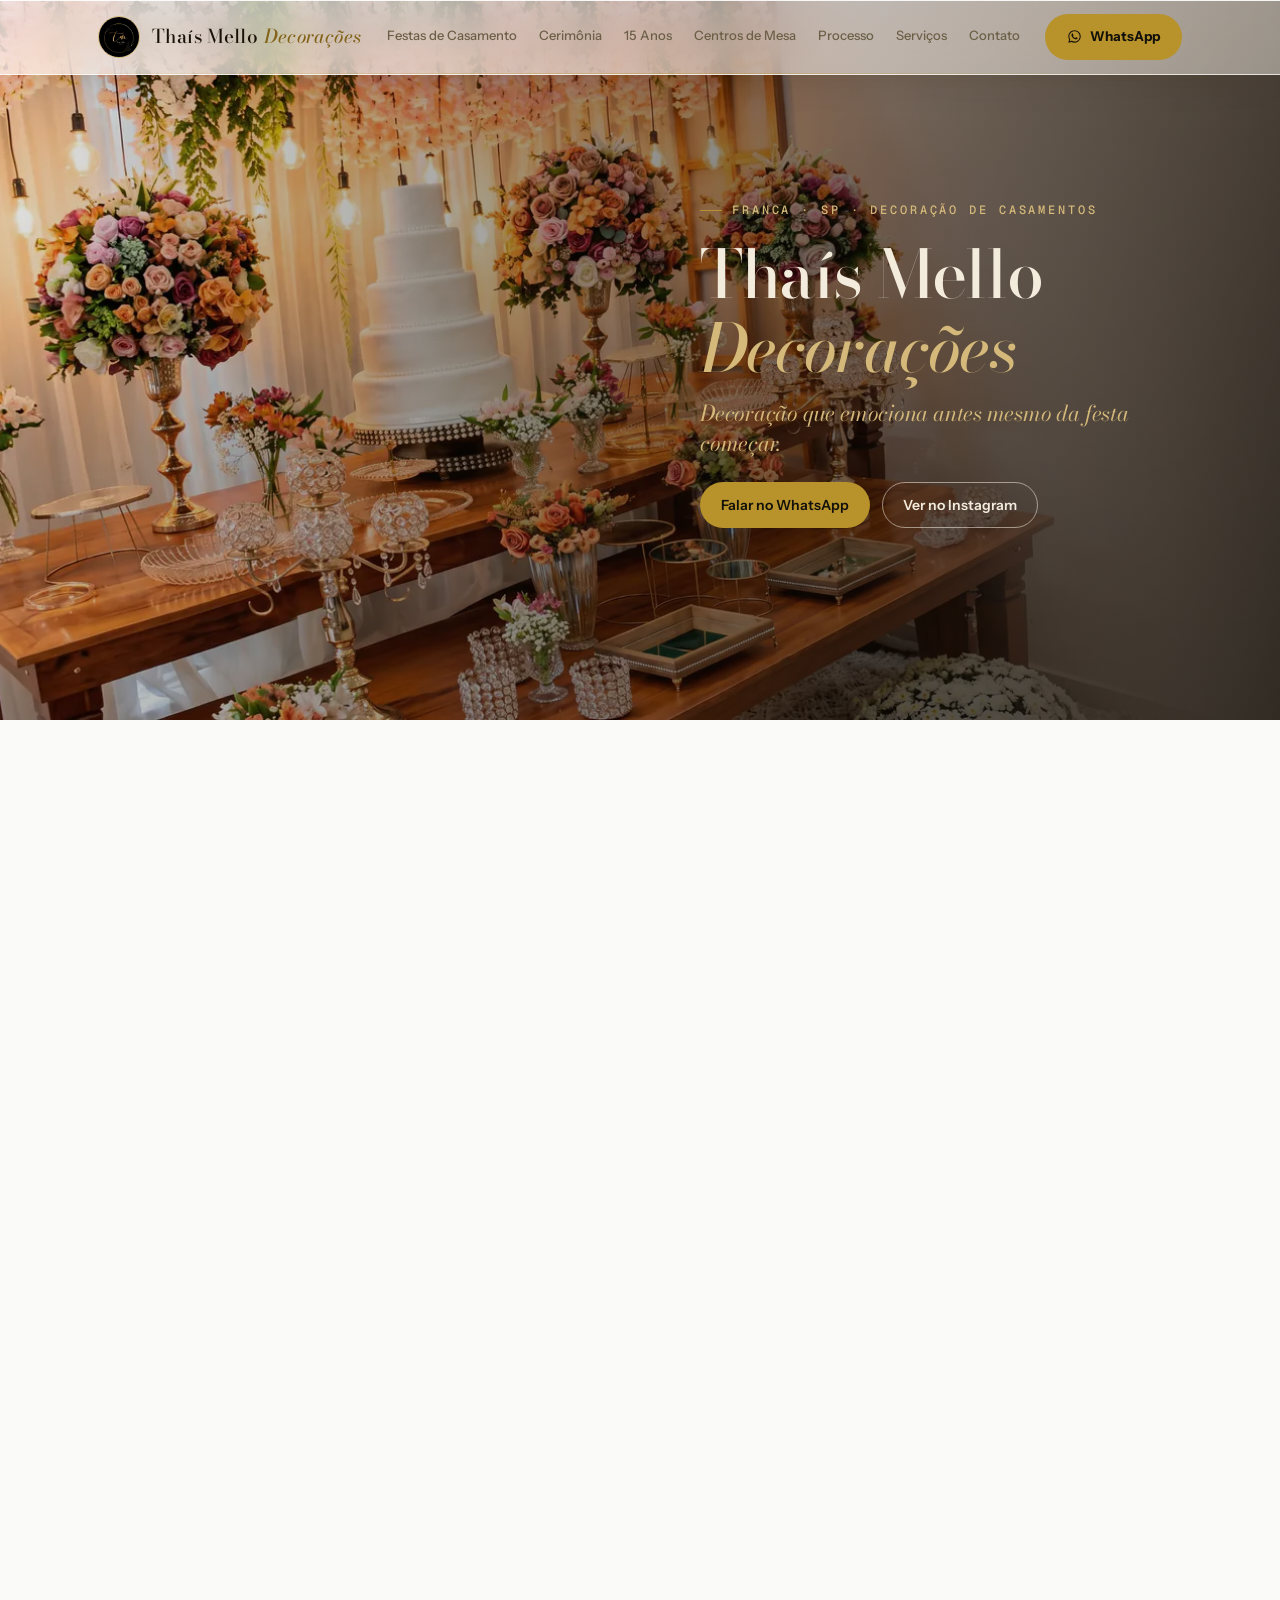
==== commit 6a36066a: "Remove o estilo Boho do painel e da seção de estilos Co-Authored-By: Claude Opus 5.5 <noreply@anthro" ====
--- a/index.html
+++ b/index.html
@@ -1442,7 +1442,6 @@
         <div class="chip-row">
           <span class="chip">Clássico & Elegante</span>
           <span class="chip">Rústico Chique</span>
-          <span class="chip">Boho</span>
           <span class="chip">Moderno Minimalista</span>
           <span class="chip solo">+ um projeto exclusivo pra vocês</span>
         </div>
@@ -1590,7 +1589,6 @@
             <div class="painel-opcoes">
               <label class="painel-opt"><input type="radio" name="estilo" value="Clássico &amp; Elegante"><span>Clássico &amp; Elegante</span></label>
               <label class="painel-opt"><input type="radio" name="estilo" value="Rústico Chique"><span>Rústico Chique</span></label>
-              <label class="painel-opt"><input type="radio" name="estilo" value="Boho"><span>Boho</span></label>
               <label class="painel-opt"><input type="radio" name="estilo" value="Moderno Minimalista"><span>Moderno Minimalista</span></label>
               <label class="painel-opt"><input type="radio" name="estilo" value="Projeto exclusivo"><span>Projeto exclusivo</span></label>
             </div>
